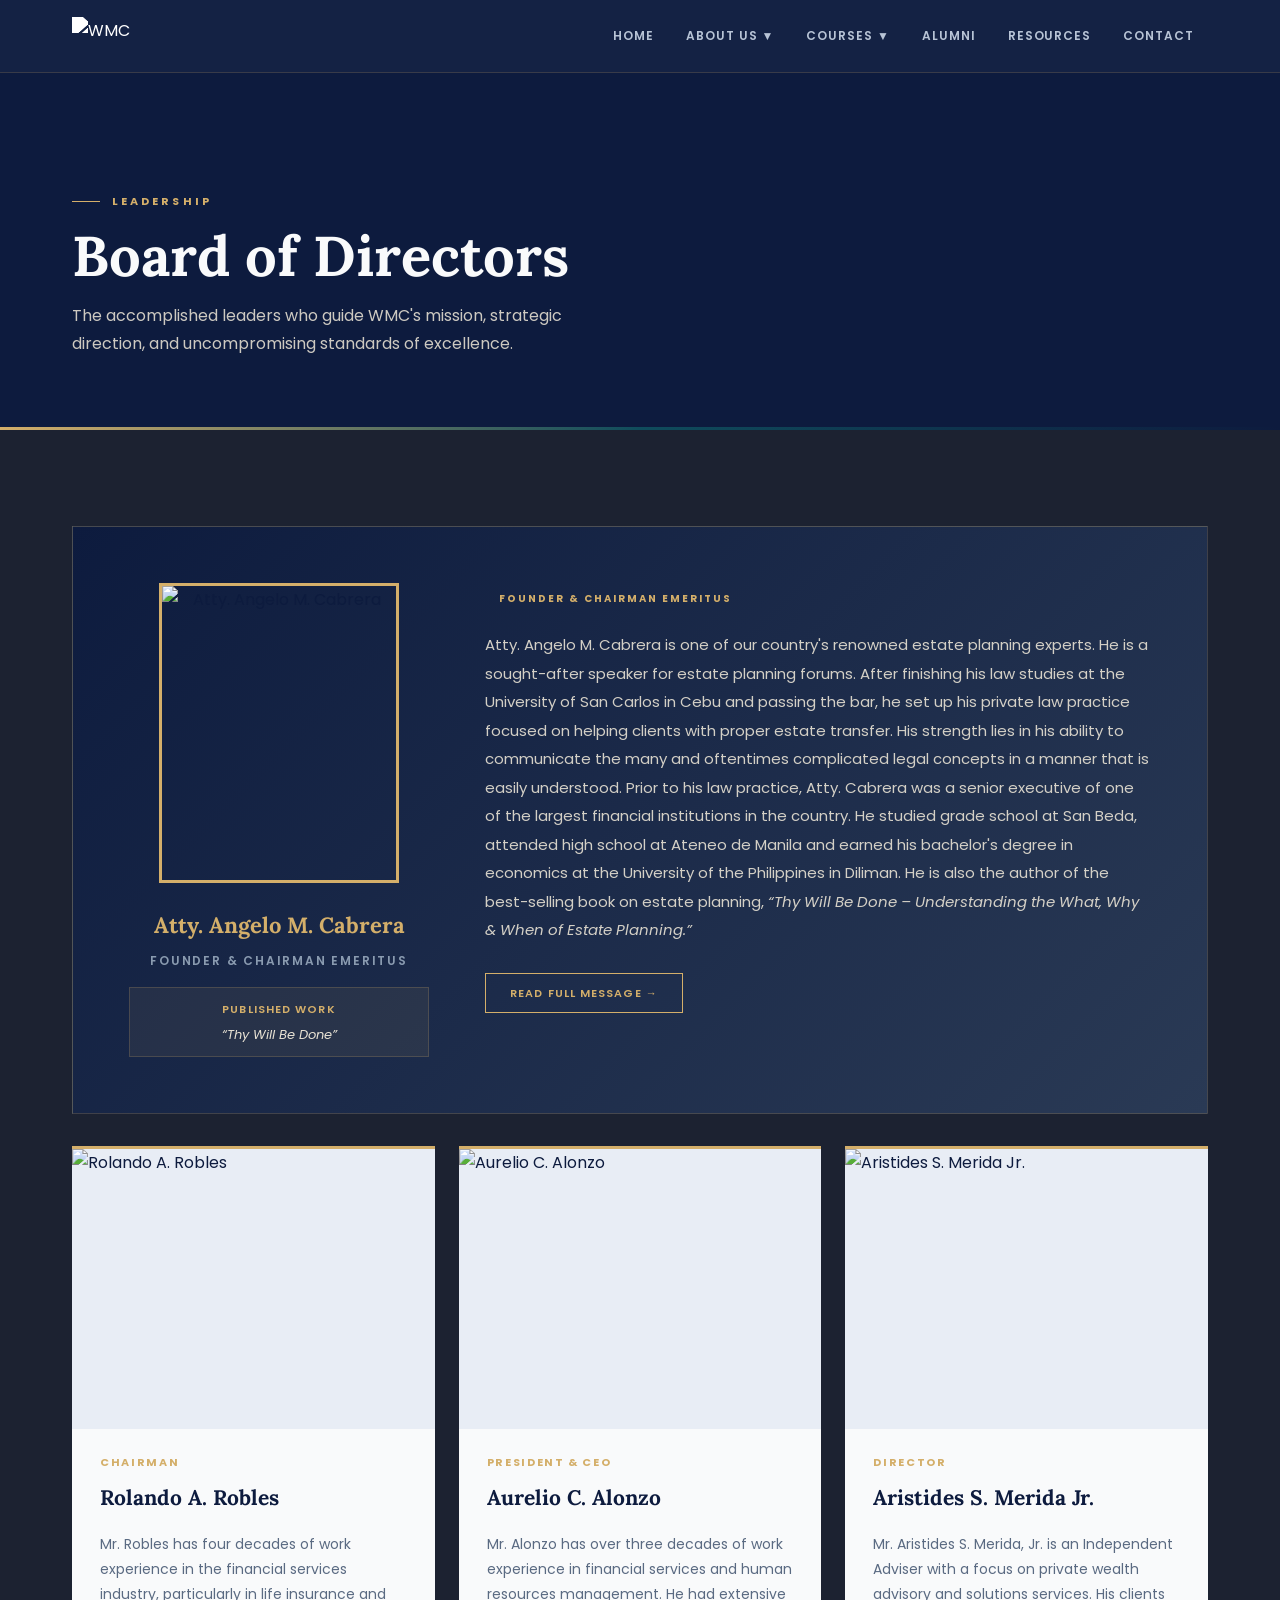
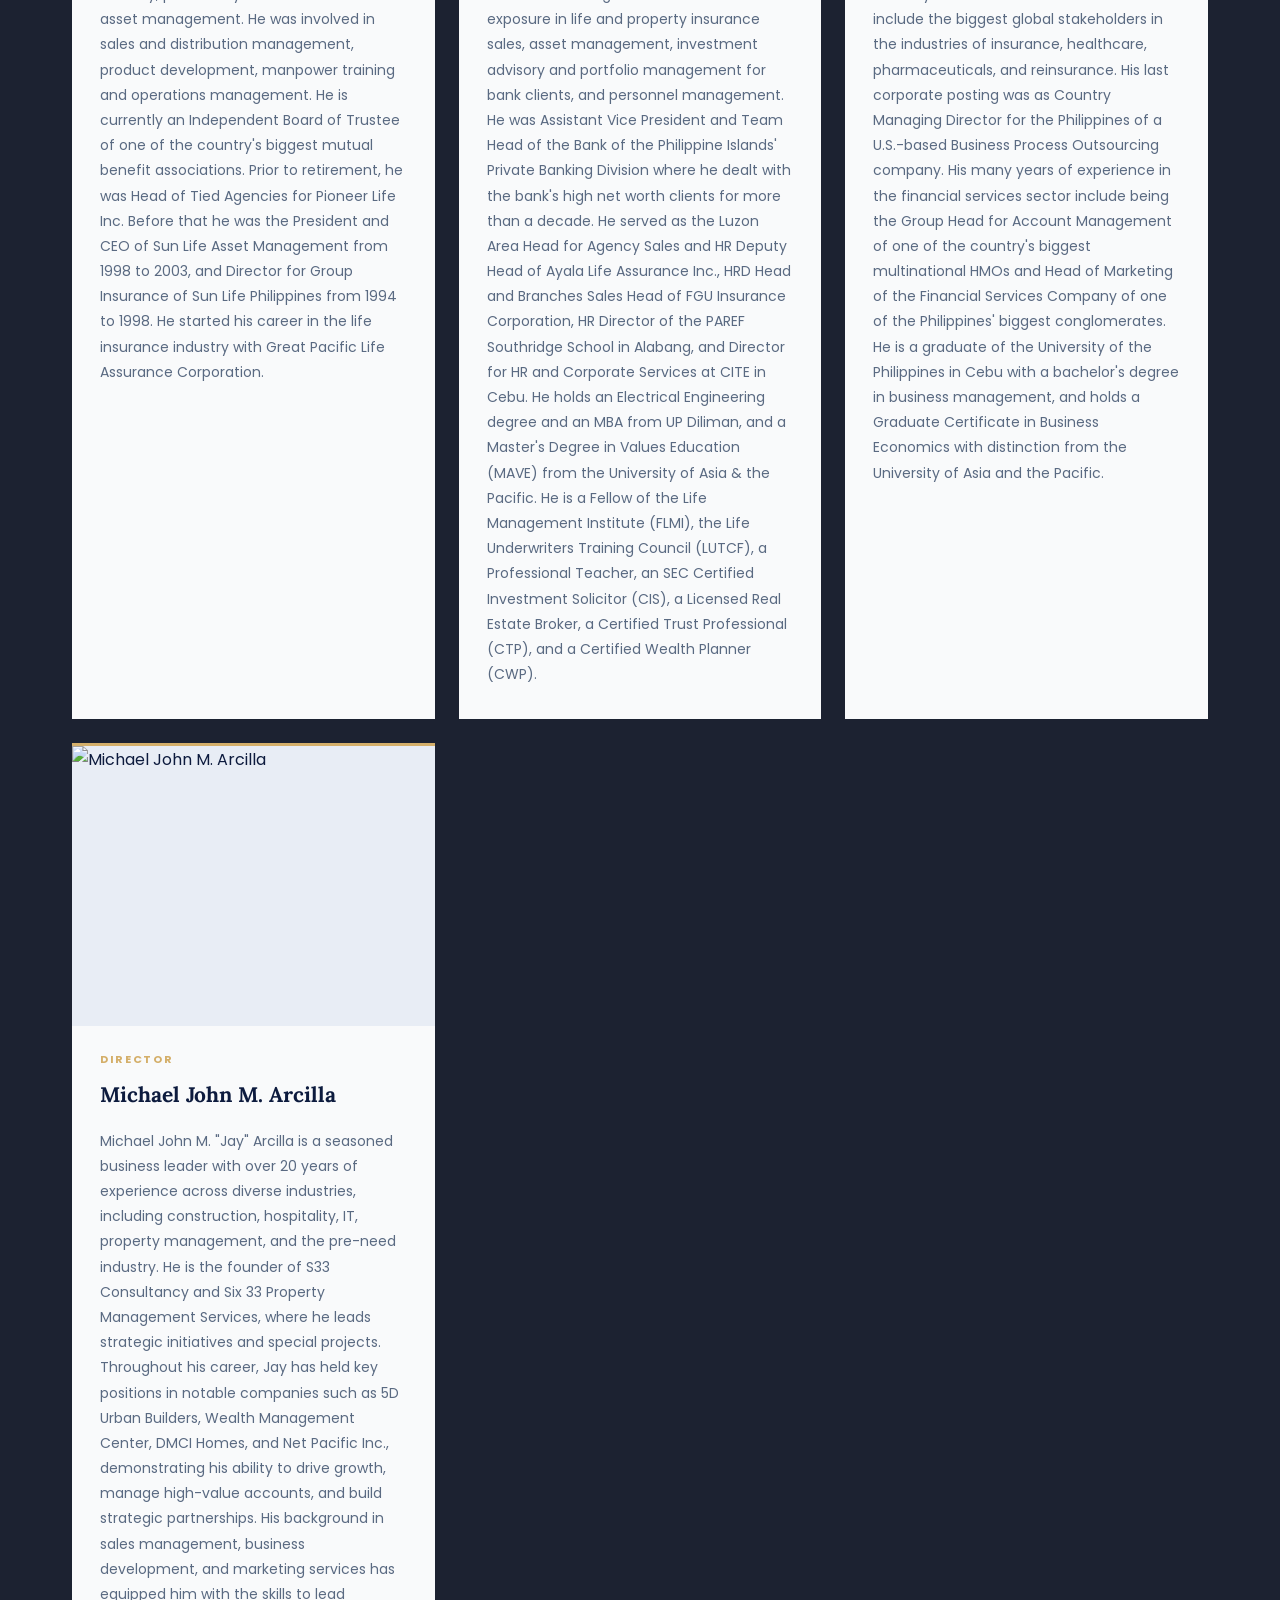
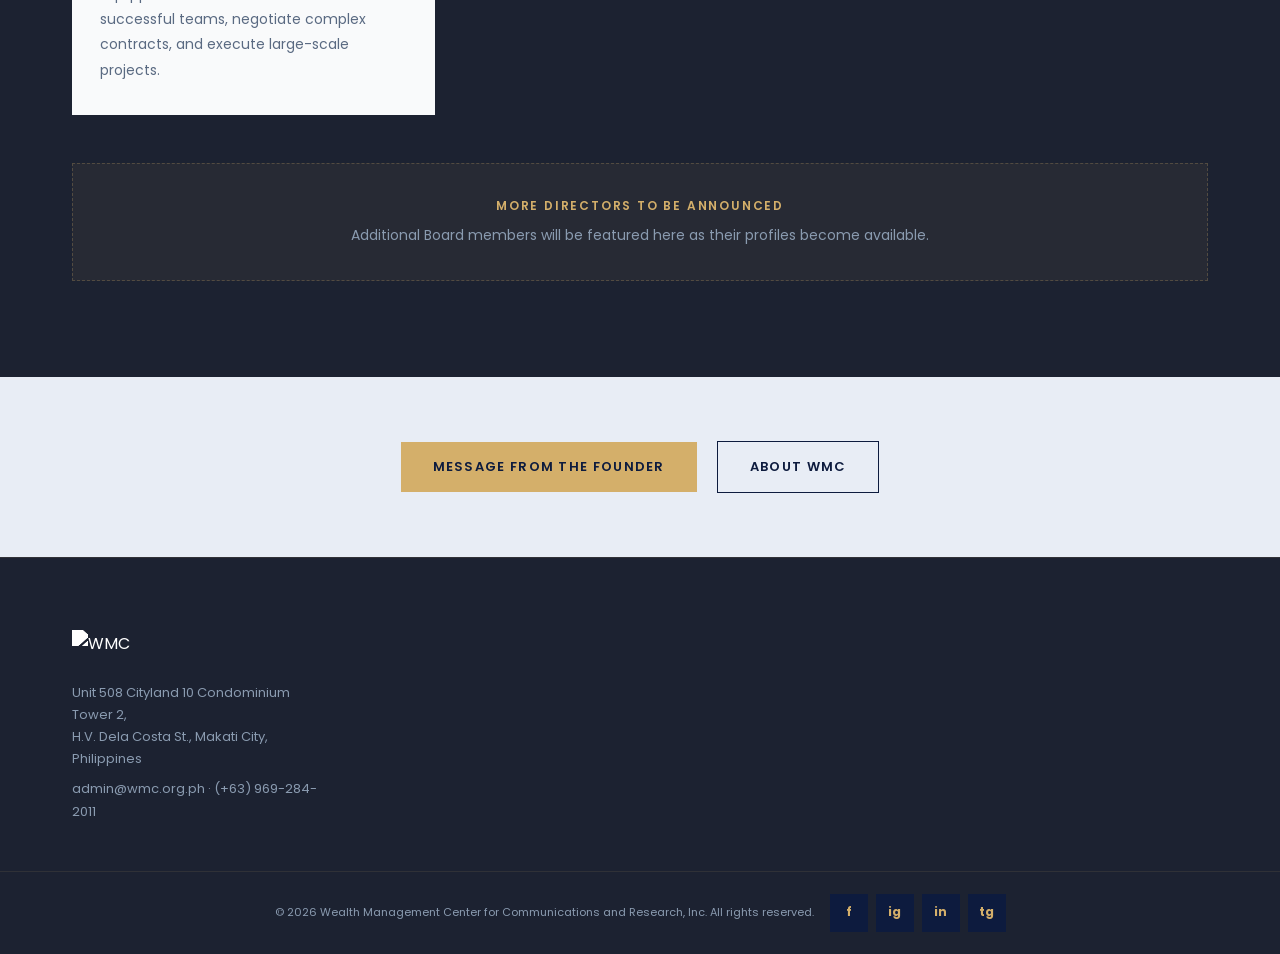
==== board.html @ 45b266d3 "Initial WMC website" ====
<!DOCTYPE html>
<html lang="en">
<head>
  <meta charset="UTF-8">
  <meta name="viewport" content="width=device-width, initial-scale=1.0">
  <title>Board of Directors &middot; Wealth Management Center</title>
  <link rel="stylesheet" href="css/style.css">
</head>
<body>
<nav class="nav" id="nav">
  <div class="nav__inner">
    <a href="index.html" class="nav__logo"><img src="https://wmc.org.ph/wp-content/uploads/2022/10/WMC_logohorizontal_blue-1-194x75.png" alt="WMC" style="filter:brightness(0) invert(1);"></a>
    <ul class="nav__menu" id="nav-menu">
      <li class="nav__item"><a href="index.html" class="nav__link">Home</a></li>
      <li class="nav__item"><a href="about.html" class="nav__link">About Us &#9660;</a>
        <div class="nav__dropdown">
          <a href="about.html">About WMC</a>
          <a href="founder.html">Message from the Founder</a>
          <a href="board.html">Board of Directors</a>
          <a href="partner.html">Our Industry Partner</a>
        </div>
      </li>
      <li class="nav__item"><a href="courses.html" class="nav__link">Courses &#9660;</a>
        <div class="nav__dropdown">
          <a href="cwp.html">Certified Wealth Planner (CWP)</a>
          <a href="cepp.html">Estate Planning (CEPP)</a>
          <a href="items.html">ITEMS Seminar</a>
        </div>
      </li>
      <li class="nav__item"><a href="alumni.html" class="nav__link">Alumni</a></li>
      <li class="nav__item"><a href="resources.html" class="nav__link">Resources</a></li>
      <li class="nav__item"><a href="contact.html" class="nav__link">Contact</a></li>
    </ul>
    <button class="nav__toggle" id="nav-toggle"><span></span><span></span><span></span></button>
  </div>
</nav>
<div class="page-content">

  <div class="page-hero">
    <div class="container">
      <div class="page-hero__eyebrow">Leadership</div>
      <h1 class="page-hero__title">Board of Directors</h1>
      <p class="page-hero__sub">The accomplished leaders who guide WMC&apos;s mission, strategic direction, and uncompromising standards of excellence.</p>
    </div>
  </div>

  <section style="padding:96px 0; background:var(--midnight);">
    <div class="container">

      <!-- Featured founder card + regular grid -->
      <div style="display:grid; grid-template-columns:repeat(3, 1fr); gap:24px;">
        
      <!-- FEATURED: Founder & Chairman Emeritus -->
      <div style="grid-column:1/-1; display:grid; grid-template-columns:300px 1fr; gap:56px; align-items:start; background:linear-gradient(135deg, var(--navy), var(--dark-tone)); border:1px solid rgba(212,175,106,0.25); padding:56px; margin-bottom:8px;">
        <div style="text-align:center;">
          <div style="width:240px; height:300px; margin:0 auto 24px; border:3px solid var(--champagne); overflow:hidden; position:relative;">
            <img src="https://i0.wp.com/wmc.org.ph/wp-content/uploads/2023/02/photo_6282809389475804455_y-e1681410686869.jpg?fit=840%2C976&ssl=1" alt="Atty. Angelo M. Cabrera" style="width:100%; height:100%; object-fit:cover; object-position:top;">
          </div>
          <h2 style="font-family:var(--font-display); font-size:22px; font-weight:700; color:var(--champagne); margin-bottom:6px;">Atty. Angelo M. Cabrera</h2>
          <p style="font-size:12px; font-weight:600; letter-spacing:0.15em; text-transform:uppercase; color:var(--muted);">Founder &amp; Chairman Emeritus</p>
          <div style="margin-top:16px; padding:12px; background:rgba(212,175,106,0.08); border:1px solid rgba(212,175,106,0.2);">
            <p style="font-size:11px; color:var(--champagne); font-weight:600; letter-spacing:0.1em; text-transform:uppercase;">Published Work</p>
            <p style="font-size:13px; color:var(--linen); font-style:italic; margin-top:6px; line-height:1.5;">&ldquo;Thy Will Be Done&rdquo;</p>
          </div>
        </div>
        <div>
          <div style="display:inline-block; background:var(--teal); color:var(--champagne); font-size:10px; font-weight:700; letter-spacing:0.2em; text-transform:uppercase; padding:4px 14px; margin-bottom:20px;">Founder &amp; Chairman Emeritus</div>
          <p style="font-size:15px; color:var(--linen); line-height:1.9; opacity:0.9;">Atty. Angelo M. Cabrera is one of our country's renowned estate planning experts. He is a sought-after speaker for estate planning forums. After finishing his law studies at the University of San Carlos in Cebu and passing the bar, he set up his private law practice focused on helping clients with proper estate transfer. His strength lies in his ability to communicate the many and oftentimes complicated legal concepts in a manner that is easily understood. Prior to his law practice, Atty. Cabrera was a senior executive of one of the largest financial institutions in the country. He studied grade school at San Beda, attended high school at Ateneo de Manila and earned his bachelor's degree in economics at the University of the Philippines in Diliman. He is also the author of the best-selling book on estate planning, <em>&ldquo;Thy Will Be Done &ndash; Understanding the What, Why &amp; When of Estate Planning.&rdquo;</em></p>
          <div style="margin-top:28px; display:flex; gap:12px;">
            <a href="founder.html" class="btn btn--outline btn--sm">Read Full Message &rarr;</a>
          </div>
        </div>
      </div>

      <div style="background:var(--white); border-top:3px solid var(--champagne); padding:0 0 32px 0; transition:all 0.3s;" class="fade-up">
        <div style="width:100%; height:280px; overflow:hidden; background:var(--light); margin-bottom:24px;">
          <img src="https://i0.wp.com/wmc.org.ph/wp-content/uploads/2023/02/photo_6282809389475804453_y-e1681410739863.jpg?fit=882%2C1026&ssl=1" alt="Rolando A. Robles" style="width:100%; height:100%; object-fit:cover; object-position:top;">
        </div>
        <div style="padding:0 28px 0;">
          <p style="font-size:11px; font-weight:700; letter-spacing:0.15em; text-transform:uppercase; color:var(--champagne); margin-bottom:8px;">Chairman</p>
          <h3 style="font-family:var(--font-display); font-size:21px; font-weight:700; color:var(--navy); margin-bottom:16px;">Rolando A. Robles</h3>
          <p style="font-size:14px; color:var(--steel); line-height:1.8;">Mr. Robles has four decades of work experience in the financial services industry, particularly in life insurance and asset management. He was involved in sales and distribution management, product development, manpower training and operations management. He is currently an Independent Board of Trustee of one of the country's biggest mutual benefit associations. Prior to retirement, he was Head of Tied Agencies for Pioneer Life Inc. Before that he was the President and CEO of Sun Life Asset Management from 1998 to 2003, and Director for Group Insurance of Sun Life Philippines from 1994 to 1998. He started his career in the life insurance industry with Great Pacific Life Assurance Corporation.</p>
        </div>
      </div>

      <div style="background:var(--white); border-top:3px solid var(--champagne); padding:0 0 32px 0; transition:all 0.3s;" class="fade-up">
        <div style="width:100%; height:280px; overflow:hidden; background:var(--light); margin-bottom:24px;">
          <img src="https://i0.wp.com/wmc.org.ph/wp-content/uploads/2023/02/photo_6282809389475804456_y-e1681410572794.jpg?fit=960%2C1113&ssl=1" alt="Aurelio C. Alonzo" style="width:100%; height:100%; object-fit:cover; object-position:top;">
        </div>
        <div style="padding:0 28px 0;">
          <p style="font-size:11px; font-weight:700; letter-spacing:0.15em; text-transform:uppercase; color:var(--champagne); margin-bottom:8px;">President &amp; CEO</p>
          <h3 style="font-family:var(--font-display); font-size:21px; font-weight:700; color:var(--navy); margin-bottom:16px;">Aurelio C. Alonzo</h3>
          <p style="font-size:14px; color:var(--steel); line-height:1.8;">Mr. Alonzo has over three decades of work experience in financial services and human resources management. He had extensive exposure in life and property insurance sales, asset management, investment advisory and portfolio management for bank clients, and personnel management. He was Assistant Vice President and Team Head of the Bank of the Philippine Islands' Private Banking Division where he dealt with the bank's high net worth clients for more than a decade. He served as the Luzon Area Head for Agency Sales and HR Deputy Head of Ayala Life Assurance Inc., HRD Head and Branches Sales Head of FGU Insurance Corporation, HR Director of the PAREF Southridge School in Alabang, and Director for HR and Corporate Services at CITE in Cebu. He holds an Electrical Engineering degree and an MBA from UP Diliman, and a Master's Degree in Values Education (MAVE) from the University of Asia &amp; the Pacific. He is a Fellow of the Life Management Institute (FLMI), the Life Underwriters Training Council (LUTCF), a Professional Teacher, an SEC Certified Investment Solicitor (CIS), a Licensed Real Estate Broker, a Certified Trust Professional (CTP), and a Certified Wealth Planner (CWP).</p>
        </div>
      </div>

      <div style="background:var(--white); border-top:3px solid var(--champagne); padding:0 0 32px 0; transition:all 0.3s;" class="fade-up">
        <div style="width:100%; height:280px; overflow:hidden; background:var(--light); margin-bottom:24px;">
          <img src="https://i0.wp.com/wmc.org.ph/wp-content/uploads/2023/02/photo_6282809389475804458_y-e1681410473942.jpg?fit=960%2C1113&ssl=1" alt="Aristides S. Merida Jr." style="width:100%; height:100%; object-fit:cover; object-position:top;">
        </div>
        <div style="padding:0 28px 0;">
          <p style="font-size:11px; font-weight:700; letter-spacing:0.15em; text-transform:uppercase; color:var(--champagne); margin-bottom:8px;">Director</p>
          <h3 style="font-family:var(--font-display); font-size:21px; font-weight:700; color:var(--navy); margin-bottom:16px;">Aristides S. Merida Jr.</h3>
          <p style="font-size:14px; color:var(--steel); line-height:1.8;">Mr. Aristides S. Merida, Jr. is an Independent Adviser with a focus on private wealth advisory and solutions services. His clients include the biggest global stakeholders in the industries of insurance, healthcare, pharmaceuticals, and reinsurance. His last corporate posting was as Country Managing Director for the Philippines of a U.S.-based Business Process Outsourcing company. His many years of experience in the financial services sector include being the Group Head for Account Management of one of the country's biggest multinational HMOs and Head of Marketing of the Financial Services Company of one of the Philippines' biggest conglomerates. He is a graduate of the University of the Philippines in Cebu with a bachelor's degree in business management, and holds a Graduate Certificate in Business Economics with distinction from the University of Asia and the Pacific.</p>
        </div>
      </div>

      <div style="background:var(--white); border-top:3px solid var(--champagne); padding:0 0 32px 0; transition:all 0.3s;" class="fade-up">
        <div style="width:100%; height:280px; overflow:hidden; background:var(--light); margin-bottom:24px;">
          <img src="https://i0.wp.com/wmc.org.ph/wp-content/uploads/2025/03/viber_image_2024-10-28_16-07-37-540.png?fit=500%2C508&ssl=1" alt="Michael John M. Arcilla" style="width:100%; height:100%; object-fit:cover; object-position:top;">
        </div>
        <div style="padding:0 28px 0;">
          <p style="font-size:11px; font-weight:700; letter-spacing:0.15em; text-transform:uppercase; color:var(--champagne); margin-bottom:8px;">Director</p>
          <h3 style="font-family:var(--font-display); font-size:21px; font-weight:700; color:var(--navy); margin-bottom:16px;">Michael John M. Arcilla</h3>
          <p style="font-size:14px; color:var(--steel); line-height:1.8;">Michael John M. "Jay" Arcilla is a seasoned business leader with over 20 years of experience across diverse industries, including construction, hospitality, IT, property management, and the pre-need industry. He is the founder of S33 Consultancy and Six 33 Property Management Services, where he leads strategic initiatives and special projects. Throughout his career, Jay has held key positions in notable companies such as 5D Urban Builders, Wealth Management Center, DMCI Homes, and Net Pacific Inc., demonstrating his ability to drive growth, manage high-value accounts, and build strategic partnerships. His background in sales management, business development, and marketing services has equipped him with the skills to lead successful teams, negotiate complex contracts, and execute large-scale projects.</p>
        </div>
      </div>
      </div>

      <!-- Placeholder notice for incoming BOD members -->
      <div style="margin-top:48px; padding:32px; background:rgba(212,175,106,0.06); border:1px dashed rgba(212,175,106,0.25); text-align:center;">
        <p style="font-size:12px; font-weight:600; letter-spacing:0.15em; text-transform:uppercase; color:var(--champagne); margin-bottom:8px;">More Directors to Be Announced</p>
        <p style="font-size:14px; color:var(--muted);">Additional Board members will be featured here as their profiles become available.</p>
      </div>

    </div>
  </section>

  <section style="padding:64px 0; background:var(--light); text-align:center;">
    <div class="container">
      <a href="founder.html" class="btn btn--primary">Message from the Founder</a>
      <a href="about.html" class="btn btn--ghost" style="margin-left:16px;">About WMC</a>
    </div>
  </section>

</div>
<footer class="footer">
  <div class="footer__main"><div class="container">
    <div style="max-width:380px;">
      <img src="https://wmc.org.ph/wp-content/uploads/2022/10/WMC_logohorizontal_blue-1-194x75.png" alt="WMC" class="footer__logo" style="filter:brightness(0) invert(1);">
      <p class="footer__desc" style="margin-top:16px;">Unit 508 Cityland 10 Condominium Tower 2,<br>H.V. Dela Costa St., Makati City, Philippines</p>
      <p class="footer__desc" style="margin-top:8px;">admin@wmc.org.ph &middot; (+63) 969-284-2011</p>
    </div>
  </div></div>
  <div class="footer__bottom"><div class="container" style="display:flex;justify-content:space-between;align-items:center;flex-wrap:wrap;gap:16px;">
    <p class="footer__copy">&copy; 2026 Wealth Management Center for Communications and Research, Inc. All rights reserved.</p>
    <div class="footer__social">
      <a href="https://www.facebook.com/WealthCenterOrg" target="_blank" class="social-link">f</a>
      <a href="https://instagram.com/wealthcenterorg" target="_blank" class="social-link">ig</a>
      <a href="https://www.linkedin.com/company/wealthcenterorg/" target="_blank" class="social-link">in</a>
      <a href="http://t.me/wealthmanagementcenter" target="_blank" class="social-link">tg</a>
    </div>
  </div></div>
</footer>
<script src="js/main.js"></script>
</body>
</html>
---- css/style.css ----
/* ============================================================
   WMC BRAND SYSTEM v3 — CSS
   Filipino Millennial FA Edition
   Lora (display) + Poppins (body)
   Color palette: New Professional Accents + existing brand
   ============================================================ */

@import url('https://fonts.googleapis.com/css2?family=Lora:ital,wght@0,400;0,500;0,600;0,700;1,400;1,600;1,700&family=Poppins:wght@300;400;500;600;700&display=swap');

/* ── CSS Variables ── */
:root {
  /* Core Navy + Gold */
  --navy:        #0D1B3E;
  --blue:        #1A3A6E;
  --bright:      #1E4FA8;
  --gold:        #C6A84B;
  --champagne:   #D4AF6A;
  --silver:      #B8C4D6;
  --white:       #F9FAFB;
  --light:       #E8EDF5;
  --steel:       #5A6A82;
  --dark-tone:   #2A3A55;
  --mid-blue:    #4A76C4;

  /* Deep Neutrals */
  --midnight:    #1C2231;
  --charcoal:    #2A2A35;
  --ivory:       #F2ECD8;
  --linen:       #E8E2D4;
  --muted:       #8A9BB0;

  /* Prestige */
  --cognac:      #7A3B1E;
  --burgundy:    #5C1A2E;

  /* Professional Accents (new palette from screenshot) */
  --deep-teal:   #0F4C5C;
  --forest:      #1A5744;
  --denim:       #2E5A8A;
  --powder:      #C8D8EA;
  --sage:        #D6E8DC;
  --muted-rose:  #C4A0A8;

  /* Typography */
  --font-display: 'Lora', Georgia, serif;
  --font-body:    'Poppins', Arial, sans-serif;

  /* Layout */
  --container:   1200px;
  --radius:      4px;
  --ease:        cubic-bezier(0.25, 0.46, 0.45, 0.94);
}

/* ── Reset ── */
*, *::before, *::after { box-sizing: border-box; margin: 0; padding: 0; }
html { scroll-behavior: smooth; }
body { font-family: var(--font-body); background: var(--white); color: var(--navy); line-height: 1.7; overflow-x: hidden; }
img { max-width: 100%; height: auto; display: block; }
a { text-decoration: none; color: inherit; }
ul { list-style: none; }

.container { max-width: var(--container); margin: 0 auto; padding: 0 32px; }

/* ── NAV ── */
.nav {
  position: fixed; top: 0; left: 0; right: 0; z-index: 1000;
  background: rgba(13,27,62,0.97);
  backdrop-filter: blur(12px);
  border-bottom: 1px solid rgba(212,175,106,0.2);
  transition: all 0.3s var(--ease);
}
.nav.scrolled { box-shadow: 0 4px 32px rgba(0,0,0,0.35); }
.nav__inner { display: flex; align-items: center; justify-content: space-between; height: 72px; max-width: var(--container); margin: 0 auto; padding: 0 32px; }
.nav__logo img { height: 38px; width: auto; }
.nav__menu { display: flex; align-items: center; gap: 4px; }
.nav__item { position: relative; }
.nav__link { display: block; padding: 8px 14px; font-family: var(--font-body); font-size: 12px; font-weight: 600; letter-spacing: 0.08em; text-transform: uppercase; color: var(--silver); transition: color 0.2s; }
.nav__link:hover, .nav__link.active { color: var(--champagne); }
.nav__dropdown { display: none; position: absolute; top: 100%; left: 0; min-width: 240px; background: var(--navy); border: 1px solid rgba(212,175,106,0.15); border-top: 2px solid var(--champagne); box-shadow: 0 16px 48px rgba(0,0,0,0.4); padding: 8px 0; }
.nav__item:hover .nav__dropdown { display: block; }
.nav__dropdown a { display: block; padding: 10px 20px; font-size: 13px; color: var(--silver); transition: all 0.2s; }
.nav__dropdown a:hover { color: var(--champagne); background: rgba(212,175,106,0.08); padding-left: 28px; }
.nav__toggle { display: none; flex-direction: column; gap: 5px; cursor: pointer; padding: 4px; background: none; border: none; }
.nav__toggle span { display: block; width: 24px; height: 2px; background: var(--champagne); transition: all 0.3s; }
.page-content { padding-top: 72px; }

/* ── BUTTONS ── */
.btn { display: inline-flex; align-items: center; gap: 8px; padding: 14px 32px; font-family: var(--font-body); font-size: 13px; font-weight: 600; letter-spacing: 0.1em; text-transform: uppercase; cursor: pointer; transition: all 0.25s var(--ease); border: none; text-decoration: none; }
.btn--primary { background: var(--champagne); color: var(--navy); }
.btn--primary:hover { background: var(--gold); transform: translateY(-2px); box-shadow: 0 8px 24px rgba(212,175,106,0.4); }
.btn--outline { background: transparent; color: var(--champagne); border: 1px solid var(--champagne); }
.btn--outline:hover { background: var(--champagne); color: var(--navy); transform: translateY(-2px); }
.btn--ghost { background: transparent; color: var(--navy); border: 1px solid var(--navy); }
.btn--ghost:hover { background: var(--navy); color: var(--champagne); }
.btn--teal { background: var(--deep-teal); color: var(--champagne); }
.btn--teal:hover { background: #0a3540; transform: translateY(-2px); }
.btn--sm { padding: 10px 24px; font-size: 11px; }
.btn--lg { padding: 18px 48px; font-size: 14px; }

/* ── SECTION HEADERS ── */
.section-eyebrow { font-family: var(--font-body); font-size: 11px; font-weight: 700; letter-spacing: 0.28em; text-transform: uppercase; color: var(--champagne); margin-bottom: 14px; display: flex; align-items: center; gap: 12px; }
.section-eyebrow--center { justify-content: center; }
.section-eyebrow::before, .section-eyebrow::after { content: ''; flex: 0 0 20px; height: 1px; background: var(--champagne); opacity: 0.5; }
.section-eyebrow:not(.section-eyebrow--center)::before { display: none; }
.section-title { font-family: var(--font-display); font-size: clamp(26px, 4vw, 44px); font-weight: 700; color: var(--navy); line-height: 1.15; margin-bottom: 18px; }
.section-title--light { color: var(--white); }
.section-title--ivory { color: var(--ivory); }
.section-title--champagne { color: var(--champagne); }
.section-sub { font-family: var(--font-body); font-size: 16px; color: var(--steel); max-width: 600px; line-height: 1.75; }
.section-sub--center { margin: 0 auto; text-align: center; }
.section-sub--light { color: var(--linen); opacity: 0.88; }

/* ── HERO ── */
.hero { position: relative; min-height: 100vh; display: flex; align-items: center; background: var(--navy); overflow: hidden; }
.hero__bg { position: absolute; inset: 0; background-image: url('WMC5.png'); background-size: cover; background-position: center 30%; opacity: 0.28; }
.hero__gradient { position: absolute; inset: 0; background: linear-gradient(120deg, rgba(13,27,62,0.96) 0%, rgba(13,27,62,0.75) 55%, rgba(15,76,92,0.35) 100%); }
.hero__accent-line { position: absolute; top: 0; left: 0; width: 3px; height: 100%; background: linear-gradient(180deg, transparent 0%, var(--champagne) 30%, var(--deep-teal) 70%, transparent 100%); }
.hero__content { position: relative; z-index: 2; max-width: 720px; }
.hero__eyebrow { font-family: var(--font-body); font-size: 11px; font-weight: 700; letter-spacing: 0.3em; text-transform: uppercase; color: var(--champagne); margin-bottom: 20px; display: flex; align-items: center; gap: 14px; }
.hero__eyebrow::before { content: ''; display: inline-block; width: 28px; height: 1px; background: var(--champagne); }
.hero__headline { font-family: var(--font-display); font-size: clamp(38px, 5.5vw, 68px); font-weight: 700; line-height: 1.1; color: var(--white); margin-bottom: 12px; }
.hero__headline em { font-style: italic; color: var(--champagne); }
.hero__sub { font-family: var(--font-body); font-size: 17px; font-weight: 300; color: var(--linen); max-width: 520px; margin-bottom: 40px; opacity: 0.92; line-height: 1.75; }
.hero__ctas { display: flex; gap: 14px; flex-wrap: wrap; margin-bottom: 56px; }
.hero__trust { display: flex; align-items: center; gap: 20px; padding-top: 32px; border-top: 1px solid rgba(212,175,106,0.2); }
.hero__trust-badge { text-align: center; }
.hero__trust-badge .num { font-family: var(--font-display); font-size: 26px; font-weight: 700; color: var(--champagne); }
.hero__trust-badge .lbl { font-size: 10px; font-weight: 600; letter-spacing: 0.15em; text-transform: uppercase; color: var(--muted); }
.hero__trust-sep { width: 1px; height: 40px; background: rgba(212,175,106,0.25); }
.hero__scroll { position: absolute; bottom: 28px; left: 50%; transform: translateX(-50%); display: flex; flex-direction: column; align-items: center; gap: 8px; z-index: 2; }
.hero__scroll span { font-size: 9px; letter-spacing: 0.25em; text-transform: uppercase; color: var(--muted); font-family: var(--font-body); }
.hero__scroll-line { width: 1px; height: 40px; background: linear-gradient(180deg, var(--champagne), transparent); animation: pulse 2s ease-in-out infinite; }
@keyframes pulse { 0%,100%{opacity:0.3} 50%{opacity:1} }

/* ── TRUST BAND (replaces plain IIAP strip) ── */
.trust-band { padding: 28px 0; background: var(--deep-teal); }
.trust-band__inner { display: flex; align-items: center; justify-content: center; gap: 40px; flex-wrap: wrap; }
.trust-item { display: flex; align-items: center; gap: 12px; }
.trust-item__dot { width: 6px; height: 6px; border-radius: 50%; background: var(--champagne); flex-shrink: 0; }
.trust-item__text { font-family: var(--font-body); font-size: 12px; font-weight: 600; letter-spacing: 0.1em; text-transform: uppercase; color: var(--linen); }

/* ── VALUE PILLARS ── */
.pillars { padding: 96px 0; background: var(--white); }
.pillars__grid { display: grid; grid-template-columns: repeat(3,1fr); gap: 2px; margin-top: 56px; }
.pillar { padding: 44px 36px; background: var(--light); position: relative; overflow: hidden; transition: all 0.35s var(--ease); cursor: default; }
.pillar::before { content: ''; position: absolute; top: 0; left: 0; width: 100%; height: 3px; background: linear-gradient(90deg, var(--champagne), var(--deep-teal)); transform: scaleX(0); transform-origin: left; transition: transform 0.4s var(--ease); }
.pillar:hover::before { transform: scaleX(1); }
.pillar:hover { background: var(--navy); }
.pillar:hover .pillar__num { color: rgba(212,175,106,0.12); }
.pillar:hover .pillar__title { color: var(--champagne); }
.pillar:hover .pillar__text { color: var(--linen); }
.pillar__num { font-family: var(--font-display); font-size: 72px; font-weight: 700; color: rgba(13,27,62,0.07); line-height: 1; margin-bottom: 4px; transition: color 0.3s; }
.pillar__title { font-family: var(--font-display); font-size: 21px; font-weight: 700; color: var(--navy); margin-bottom: 14px; transition: color 0.3s; }
.pillar__text { font-family: var(--font-body); font-size: 14px; color: var(--steel); line-height: 1.75; transition: color 0.3s; }

/* ── COURSES SECTION ── */
.courses { padding: 96px 0; background: var(--midnight); }
.courses__grid { display: grid; grid-template-columns: repeat(2,1fr); gap: 20px; margin-top: 48px; }
.course-card { background: var(--navy); border: 1px solid rgba(212,175,106,0.12); padding: 36px; position: relative; overflow: hidden; transition: all 0.3s var(--ease); display: flex; flex-direction: column; }
.course-card::after { content: ''; position: absolute; bottom: 0; left: 0; width: 100%; height: 3px; background: linear-gradient(90deg, var(--champagne), var(--deep-teal)); transform: scaleX(0); transform-origin: left; transition: transform 0.4s var(--ease); }
.course-card:hover { transform: translateY(-4px); border-color: rgba(212,175,106,0.35); }
.course-card:hover::after { transform: scaleX(1); }
.course-card__badge { display: inline-block; background: var(--deep-teal); color: var(--champagne); font-family: var(--font-body); font-size: 9px; font-weight: 700; letter-spacing: 0.2em; text-transform: uppercase; padding: 4px 10px; margin-bottom: 18px; align-self: flex-start; }
.course-card__title { font-family: var(--font-display); font-size: 24px; font-weight: 700; color: var(--champagne); margin-bottom: 6px; line-height: 1.2; }
.course-card__designation { font-family: var(--font-body); font-size: 11px; font-weight: 600; letter-spacing: 0.14em; color: var(--muted); text-transform: uppercase; margin-bottom: 18px; }
.course-card__desc { font-family: var(--font-body); font-size: 14px; color: var(--linen); opacity: 0.85; line-height: 1.75; flex: 1; margin-bottom: 28px; }
.course-card__footer { display: flex; align-items: center; justify-content: space-between; padding-top: 20px; border-top: 1px solid rgba(212,175,106,0.12); }
.course-card__fee { font-family: var(--font-display); font-size: 18px; font-weight: 700; color: var(--champagne); }
.course-card__fee span { font-family: var(--font-body); font-size: 11px; color: var(--muted); display: block; font-weight: 400; }
.course-card--featured { grid-column: 1/-1; flex-direction: row; gap: 48px; align-items: center; background: linear-gradient(135deg, var(--dark-tone), var(--navy)); border-color: rgba(212,175,106,0.25); }
.course-card--featured .course-card__body { flex: 1; }
.course-card--featured .course-card__image { flex: 0 0 200px; opacity: 0.7; }
.course-card--featured .course-card__title { font-size: 30px; }

/* ── STATS BAND ── */
.stats-band { padding: 72px 0; background: linear-gradient(135deg, var(--deep-teal), var(--navy)); }
.stats-band__grid { display: grid; grid-template-columns: repeat(4,1fr); text-align: center; }
.stat { padding: 28px; border-right: 1px solid rgba(212,175,106,0.15); }
.stat:last-child { border-right: none; }
.stat__num { font-family: var(--font-display); font-size: 48px; font-weight: 700; color: var(--champagne); line-height: 1; margin-bottom: 8px; }
.stat__label { font-family: var(--font-body); font-size: 11px; font-weight: 500; letter-spacing: 0.12em; text-transform: uppercase; color: var(--linen); opacity: 0.8; }

/* ── TESTIMONIALS ── */
.testimonials { padding: 96px 0; background: var(--ivory); }
.testimonials__grid { display: grid; grid-template-columns: repeat(3,1fr); gap: 20px; margin-top: 48px; }
.tcard { background: var(--white); padding: 32px; border-top: 3px solid var(--champagne); position: relative; transition: all 0.3s var(--ease); }
.tcard:hover { transform: translateY(-4px); box-shadow: 0 16px 40px rgba(13,27,62,0.1); }
.tcard__q { font-family: var(--font-display); font-size: 44px; color: var(--champagne); line-height: 1; margin-bottom: 12px; opacity: 0.55; }
.tcard__text { font-family: var(--font-display); font-size: 14px; font-style: italic; color: var(--dark-tone); line-height: 1.8; margin-bottom: 24px; }
.tcard__author { display: flex; align-items: center; gap: 14px; padding-top: 18px; border-top: 1px solid var(--light); }
.tcard__avatar { width: 52px; height: 52px; border-radius: 50%; object-fit: cover; border: 2px solid var(--champagne); flex-shrink: 0; }
.tcard__name { font-family: var(--font-body); font-weight: 700; font-size: 13px; color: var(--navy); margin-bottom: 2px; }
.tcard__role { font-family: var(--font-body); font-size: 11px; color: var(--champagne); font-weight: 600; }
.tcard.hidden { display: none; }
.testimonials__more { text-align: center; margin-top: 44px; display: flex; gap: 14px; justify-content: center; flex-wrap: wrap; }

/* ── GALLERY PAGE ── */
.gallery-section { padding: 96px 0; background: var(--navy); }
.gallery__year { font-family: var(--font-display); font-size: 13px; font-weight: 700; color: var(--champagne); letter-spacing: 0.2em; text-transform: uppercase; margin: 48px 0 16px; padding-bottom: 8px; border-bottom: 1px solid rgba(212,175,106,0.2); }
.gallery__year:first-of-type { margin-top: 0; }
.gallery__grid { display: grid; grid-template-columns: repeat(4,1fr); gap: 6px; }
.gallery__item { overflow: hidden; aspect-ratio: 4/3; position: relative; }
.gallery__item img { width: 100%; height: 100%; object-fit: cover; transition: transform 0.5s var(--ease), filter 0.3s; filter: brightness(0.85) saturate(0.9); cursor: pointer; }
.gallery__item:hover img { transform: scale(1.06); filter: brightness(1) saturate(1.1); }
/* Featured items */
.gallery__item--wide { grid-column: span 2; }
.gallery__item--tall { grid-row: span 2; }

/* ── GALLERY LIGHTBOX ── */
.lightbox { display: none; position: fixed; inset: 0; background: rgba(0,0,0,0.92); z-index: 9999; align-items: center; justify-content: center; }
.lightbox.active { display: flex; }
.lightbox__img { max-width: 90vw; max-height: 88vh; object-fit: contain; }
.lightbox__close { position: absolute; top: 20px; right: 24px; font-size: 32px; color: var(--champagne); cursor: pointer; line-height: 1; background: none; border: none; font-family: var(--font-body); }

/* ── ALUMNI LIST TABLE ── */
.alumni-list { padding: 96px 0; background: var(--white); }
.alumni-search-bar { display: flex; gap: 12px; margin-bottom: 32px; flex-wrap: wrap; align-items: center; }
.alumni-search-bar input { flex: 1; min-width: 240px; padding: 12px 18px; border: 1px solid var(--silver); font-family: var(--font-body); font-size: 14px; color: var(--navy); outline: none; background: var(--light); }
.alumni-search-bar input:focus { border-color: var(--champagne); background: var(--white); }
.alumni-filter-btns { display: flex; gap: 8px; flex-wrap: wrap; }
.filter-btn { padding: 8px 18px; font-family: var(--font-body); font-size: 11px; font-weight: 700; letter-spacing: 0.1em; text-transform: uppercase; border: 1px solid var(--silver); background: transparent; color: var(--steel); cursor: pointer; transition: all 0.2s; }
.filter-btn.active, .filter-btn:hover { background: var(--navy); color: var(--champagne); border-color: var(--navy); }
.alumni-count { font-family: var(--font-body); font-size: 13px; color: var(--steel); margin-bottom: 16px; }
.alumni-count span { font-weight: 700; color: var(--champagne); }
.alumni-table { width: 100%; border-collapse: collapse; }
.alumni-table th { font-family: var(--font-body); font-size: 10px; font-weight: 700; letter-spacing: 0.2em; text-transform: uppercase; color: var(--champagne); background: var(--navy); padding: 14px 20px; text-align: left; }
.alumni-table td { font-family: var(--font-body); font-size: 14px; color: var(--dark-tone); padding: 12px 20px; border-bottom: 1px solid var(--light); }
.alumni-table tr:hover td { background: var(--light); }
.desig-badge { display: inline-block; background: var(--light); color: var(--deep-teal); font-size: 10px; font-weight: 700; letter-spacing: 0.1em; padding: 3px 8px; margin: 1px; border: 1px solid var(--powder); }
.desig-badge--cwp { background: rgba(13,27,62,0.08); color: var(--navy); border-color: var(--silver); }
.desig-badge--crpp { background: rgba(15,76,92,0.1); color: var(--deep-teal); border-color: var(--deep-teal); }
.desig-badge--cepp { background: rgba(26,87,68,0.1); color: var(--forest); border-color: var(--forest); }
.desig-badge--awp { background: rgba(198,168,75,0.1); color: var(--antique-gold, #b08a3e); border-color: var(--champagne); }

/* ── CTA BAND ── */
.cta-band { padding: 96px 0; background: linear-gradient(135deg, var(--forest) 0%, var(--midnight) 60%, var(--deep-teal) 100%); text-align: center; position: relative; overflow: hidden; }
.cta-band::before { content: ''; position: absolute; inset: 0; background: url("data:image/svg+xml,%3Csvg width='60' height='60' xmlns='http://www.w3.org/2000/svg'%3E%3Ccircle cx='30' cy='30' r='29' fill='none' stroke='rgba(212,175,106,0.05)' stroke-width='1'/%3E%3C/svg%3E") center/60px; }
.cta-band__eyebrow { font-family: var(--font-body); font-size: 11px; font-weight: 700; letter-spacing: 0.28em; text-transform: uppercase; color: var(--champagne); opacity: 0.85; margin-bottom: 16px; }
.cta-band__title { font-family: var(--font-display); font-size: clamp(28px,5vw,50px); font-weight: 700; color: var(--white); line-height: 1.2; margin-bottom: 18px; }
.cta-band__sub { font-family: var(--font-body); font-size: 16px; color: var(--linen); opacity: 0.88; max-width: 500px; margin: 0 auto 44px; line-height: 1.75; }
.cta-band__actions { display: flex; gap: 14px; justify-content: center; flex-wrap: wrap; position: relative; z-index: 1; }

/* ── PAGE HERO ── */
.page-hero { padding: 120px 0 72px; background: var(--navy); position: relative; overflow: hidden; }
.page-hero::after { content: ''; position: absolute; bottom: 0; left: 0; width: 100%; height: 3px; background: linear-gradient(90deg, var(--champagne), var(--deep-teal), transparent); }
.page-hero__eyebrow { font-family: var(--font-body); font-size: 11px; font-weight: 700; letter-spacing: 0.28em; text-transform: uppercase; color: var(--champagne); margin-bottom: 14px; display: flex; align-items: center; gap: 12px; }
.page-hero__eyebrow::before { content: ''; width: 28px; height: 1px; background: var(--champagne); }
.page-hero__title { font-family: var(--font-display); font-size: clamp(32px,5vw,56px); font-weight: 700; color: var(--white); line-height: 1.1; margin-bottom: 16px; }
.page-hero__sub { font-family: var(--font-body); font-size: 16px; color: var(--linen); opacity: 0.88; max-width: 540px; line-height: 1.75; }

/* ── CONTACT ── */
.contact { padding: 96px 0; background: var(--white); }
.contact__grid { display: grid; grid-template-columns: 1fr 1fr; gap: 80px; }
.contact__detail { display: flex; gap: 18px; margin-bottom: 28px; align-items: flex-start; }
.contact__icon { width: 40px; height: 40px; background: var(--light); display: flex; align-items: center; justify-content: center; flex-shrink: 0; font-size: 16px; }
.contact__detail-text h4 { font-family: var(--font-body); font-size: 10px; font-weight: 700; letter-spacing: 0.15em; text-transform: uppercase; color: var(--champagne); margin-bottom: 4px; }
.contact__detail-text p { font-family: var(--font-body); font-size: 14px; color: var(--steel); }
.form-group { margin-bottom: 18px; }
.form-group label { display: block; font-family: var(--font-body); font-size: 10px; font-weight: 700; letter-spacing: 0.14em; text-transform: uppercase; color: var(--navy); margin-bottom: 7px; }
.form-group input, .form-group select, .form-group textarea { width: 100%; padding: 13px 16px; background: var(--light); border: 1px solid var(--silver); font-family: var(--font-body); font-size: 14px; color: var(--navy); outline: none; transition: border-color 0.2s; }
.form-group input:focus, .form-group select:focus, .form-group textarea:focus { border-color: var(--champagne); background: var(--white); }
.form-group textarea { min-height: 110px; resize: vertical; }
.social-row { display: flex; gap: 10px; margin-top: 28px; }
.social-link { width: 38px; height: 38px; background: var(--navy); color: var(--champagne); display: flex; align-items: center; justify-content: center; font-size: 12px; font-family: var(--font-body); font-weight: 700; transition: all 0.2s; }
.social-link:hover { background: var(--champagne); color: var(--navy); transform: translateY(-2px); }

/* ── FOOTER ── */
.footer { background: var(--midnight); border-top: 1px solid rgba(212,175,106,0.12); }
.footer__main { padding: 72px 0 48px; }
.footer__grid { display: grid; grid-template-columns: 2fr 1fr 1fr 1fr; gap: 48px; }
.footer__logo { height: 34px; width: auto; margin-bottom: 18px; }
.footer__tagline { font-family: var(--font-display); font-size: 13px; font-style: italic; color: var(--champagne); opacity: 0.8; line-height: 1.6; margin-bottom: 16px; max-width: 260px; }
.footer__desc { font-family: var(--font-body); font-size: 13px; color: var(--muted); line-height: 1.7; max-width: 260px; }
.footer__col-title { font-family: var(--font-body); font-size: 10px; font-weight: 700; letter-spacing: 0.22em; text-transform: uppercase; color: var(--champagne); margin-bottom: 22px; }
.footer__col ul li { margin-bottom: 9px; }
.footer__col ul li a { font-family: var(--font-body); font-size: 13px; color: var(--muted); transition: color 0.2s; }
.footer__col ul li a:hover { color: var(--champagne); }
.footer__bottom { border-top: 1px solid rgba(212,175,106,0.1); padding: 22px 0; display: flex; align-items: center; justify-content: space-between; }
.footer__copy { font-family: var(--font-body); font-size: 11px; color: var(--muted); }
.footer__social { display: flex; gap: 8px; }

/* ── COURSE LEADER CARDS ── */
.leader-card { display: grid; grid-template-columns: 180px 1fr; gap: 40px; align-items: start; padding: 44px; background: rgba(212,175,106,0.05); border: 1px solid rgba(212,175,106,0.14); margin-bottom: 24px; }
.leader-card__photo { width: 160px; height: 200px; object-fit: cover; object-position: top; border: 2px solid var(--champagne); }
.leader-card__photo--placeholder { width: 160px; height: 200px; background: var(--dark-tone); display: flex; align-items: center; justify-content: center; }
.leader-card__initials { font-family: var(--font-display); font-size: 52px; color: var(--champagne); font-weight: 700; }
.leader-card__tag { display: inline-block; background: var(--deep-teal); color: var(--champagne); font-family: var(--font-body); font-size: 9px; font-weight: 700; letter-spacing: 0.2em; text-transform: uppercase; padding: 4px 12px; margin-bottom: 14px; }
.leader-card__name { font-family: var(--font-display); font-size: 22px; font-weight: 700; color: var(--ivory); margin-bottom: 4px; }
.leader-card__module { font-family: var(--font-body); font-size: 11px; font-weight: 600; letter-spacing: 0.14em; text-transform: uppercase; color: var(--champagne); margin-bottom: 16px; }
.leader-card__bio { font-family: var(--font-body); font-size: 14px; color: var(--linen); line-height: 1.8; opacity: 0.9; }

/* ── FADE-UP ANIMATION ── */
.fade-up { opacity: 0; transform: translateY(24px); transition: opacity 0.65s var(--ease), transform 0.65s var(--ease); }
.fade-up.visible { opacity: 1; transform: translateY(0); }
.fade-up:nth-child(2) { transition-delay: 0.08s; }
.fade-up:nth-child(3) { transition-delay: 0.16s; }
.fade-up:nth-child(4) { transition-delay: 0.24s; }

/* ── MISSION ── */
.mission { padding: 96px 0; background: var(--midnight); position: relative; overflow: hidden; }
.mission::before { content: ''; position: absolute; top: -80px; right: -80px; width: 400px; height: 400px; border-radius: 50%; background: radial-gradient(circle, rgba(15,76,92,0.25) 0%, transparent 70%); }
.mission__grid { display: grid; grid-template-columns: 1fr 1fr; gap: 72px; align-items: center; }
.mission__card { padding: 24px; background: rgba(212,175,106,0.05); border-left: 3px solid var(--champagne); margin-bottom: 20px; }
.mission__card-title { font-family: var(--font-display); font-size: 17px; font-weight: 700; color: var(--champagne); margin-bottom: 8px; }
.mission__card-text { font-family: var(--font-body); font-size: 14px; color: var(--linen); line-height: 1.75; opacity: 0.88; }
.mission__image { width: 100%; border: 1px solid rgba(212,175,106,0.18); }
.mission__image-wrap { position: relative; }
.mission__image-deco { position: absolute; bottom: -14px; right: -14px; width: 80%; height: 80%; border: 1px solid rgba(212,175,106,0.18); z-index: -1; }

/* ── RESPONSIVE ── */
@media (max-width: 1024px) {
  .courses__grid { grid-template-columns: 1fr; }
  .course-card--featured { flex-direction: column; }
  .stats-band__grid { grid-template-columns: repeat(2,1fr); }
  .testimonials__grid { grid-template-columns: repeat(2,1fr); }
  .footer__grid { grid-template-columns: 1fr 1fr; gap: 32px; }
  .mission__grid { grid-template-columns: 1fr; }
  .contact__grid { grid-template-columns: 1fr; }
  .gallery__grid { grid-template-columns: repeat(3,1fr); }
}
@media (max-width: 768px) {
  .container { padding: 0 20px; }
  .nav__menu { display: none; }
  .nav__menu.open { display: flex; flex-direction: column; position: fixed; top: 72px; left: 0; right: 0; bottom: 0; background: var(--navy); padding: 28px; gap: 4px; overflow-y: auto; }
  .nav__link { font-size: 15px; padding: 12px 0; }
  .nav__dropdown { display: none !important; position: static; border: none; background: rgba(255,255,255,0.05); box-shadow: none; padding-left: 16px; }
  .nav__item.open .nav__dropdown { display: block !important; }
  .nav__toggle { display: flex; }
  .pillars__grid { grid-template-columns: 1fr; }
  .stats-band__grid { grid-template-columns: repeat(2,1fr); }
  .testimonials__grid { grid-template-columns: 1fr; }
  .gallery__grid { grid-template-columns: repeat(2,1fr); }
  .footer__grid { grid-template-columns: 1fr; }
  .hero__ctas { flex-direction: column; align-items: flex-start; }
  .trust-band__inner { gap: 16px; }
  .hero__trust { flex-direction: column; align-items: flex-start; gap: 12px; }
  .leader-card { grid-template-columns: 1fr; }
  .alumni-search-bar { flex-direction: column; }
  .alumni-filter-btns { gap: 6px; }
}

/* ── HERO SPLIT LAYOUT ──────────────────────────────────── */
.hero {
  background: var(--navy);
  min-height: 100vh;
  display: flex;
  align-items: center;
  position: relative;
  overflow: hidden;
}

/* Subtle diagonal gradient overlay for depth */
.hero::before {
  content: '';
  position: absolute;
  inset: 0;
  background: linear-gradient(135deg,
    rgba(13,27,62,1) 0%,
    rgba(13,27,62,0.97) 45%,
    rgba(15,76,92,0.15) 100%);
  z-index: 1;
  pointer-events: none;
}

.hero__split {
  display: grid;
  grid-template-columns: 1fr 1fr;
  gap: 64px;
  align-items: center;
  min-height: 100vh;
  padding: 120px 0 80px;
}

/* Left column */
.hero__text {
  position: relative;
  z-index: 2;
}

/* Right column: photo */
.hero__photo-wrap {
  position: relative;
  z-index: 2;
}

.hero__photo-frame {
  position: relative;
  border: 2px solid rgba(212,175,106,0.35);
  overflow: hidden;
  line-height: 0;
}

.hero__photo-frame::before {
  content: '';
  position: absolute;
  inset: 0;
  background: linear-gradient(
    to bottom,
    transparent 60%,
    rgba(13,27,62,0.55) 100%
  );
  z-index: 1;
  pointer-events: none;
}

.hero__photo-img {
  width: 100%;
  height: 460px;
  object-fit: cover;
  object-position: center 30%;
  display: block;
  filter: brightness(0.92) saturate(0.95);
}

/* Gold corner accent */
.hero__photo-frame::after {
  content: '';
  position: absolute;
  top: -2px; right: -2px;
  width: 40px; height: 40px;
  border-top: 3px solid var(--champagne);
  border-right: 3px solid var(--champagne);
}

/* Badge below photo */
.hero__photo-badge {
  background: var(--deep-teal);
  padding: 14px 24px;
  display: flex;
  align-items: center;
  justify-content: space-between;
  margin-top: 0;
}

.hero__photo-badge-label {
  font-family: var(--font-body);
  font-size: 10px;
  font-weight: 700;
  letter-spacing: 0.22em;
  text-transform: uppercase;
  color: var(--champagne);
}

.hero__photo-badge-text {
  font-family: var(--font-body);
  font-size: 12px;
  font-weight: 600;
  letter-spacing: 0.1em;
  color: var(--linen);
}

/* Override old hero background styles */
.hero__bg, .hero__gradient { display: none; }

/* Responsive: stack on tablet/mobile */
@media (max-width: 960px) {
  .hero__split {
    grid-template-columns: 1fr;
    gap: 40px;
    padding: 100px 0 64px;
  }
  .hero__photo-wrap { order: -1; }
  .hero__photo-img { height: 300px; }
  .hero__photo-badge { flex-direction: column; gap: 4px; text-align: center; }
}

@media (max-width: 600px) {
  .hero__photo-img { height: 220px; }
  .hero__split { padding: 90px 0 48px; gap: 28px; }
}

/* ── RESOURCE CARDS ── */
.resource-card { background:var(--white); border-top:3px solid var(--champagne); overflow:hidden; transition:all 0.3s var(--ease); }
.resource-card:hover { transform:translateY(-4px); box-shadow:0 16px 48px rgba(13,27,62,0.12); }
.resource-card__body { padding:28px; }
.resource-card__cat { display:inline-block; background:var(--light); font-family:var(--font-body); font-size:10px; font-weight:700; letter-spacing:0.15em; text-transform:uppercase; color:var(--teal,#0F4C5C); padding:4px 10px; margin-bottom:14px; }
.resource-card__title { font-family:var(--font-display); font-size:17px; font-weight:700; color:var(--navy); margin-bottom:10px; line-height:1.35; }
.resource-card__desc { font-family:var(--font-body); font-size:14px; color:var(--steel); line-height:1.75; margin-bottom:20px; }
.resource-card__footer { display:flex; align-items:center; justify-content:space-between; padding-top:16px; border-top:1px solid var(--light); }
.resource-card__date { font-family:var(--font-body); font-size:12px; color:var(--muted); }
.resource-card__link { font-family:var(--font-body); font-size:12px; font-weight:700; letter-spacing:0.1em; text-transform:uppercase; color:var(--deep-teal); display:flex; align-items:center; gap:6px; transition:gap 0.2s; }
.resource-card__link:hover { gap:12px; }

/* ── HERO v7 SPLIT (text left / photo right) ─────────────── */
@media (max-width: 900px) {
  /* Stack vertically on tablet/mobile */
  section.hero-split-left,
  section[style*="flex:0 0 58%"] {
    flex-direction: column !important;
  }
}
/* Responsive: collapse side-by-side to stacked on small screens */
@media (max-width: 860px) {
  /* The hero uses inline flex — override via a media query on the section */
  .page-content > section:first-child {
    flex-direction: column !important;
    min-height: auto !important;
  }
  .page-content > section:first-child > div:first-of-type {
    flex: none !important;
    padding: 96px 20px 48px !important;
  }
  .page-content > section:first-child > div:last-of-type {
    flex: none !important;
    min-height: 300px !important;
    position: relative !important;
  }
  .page-content > section:first-child > div:last-of-type img {
    position: relative !important;
    width: 100% !important;
    height: 300px !important;
  }
}
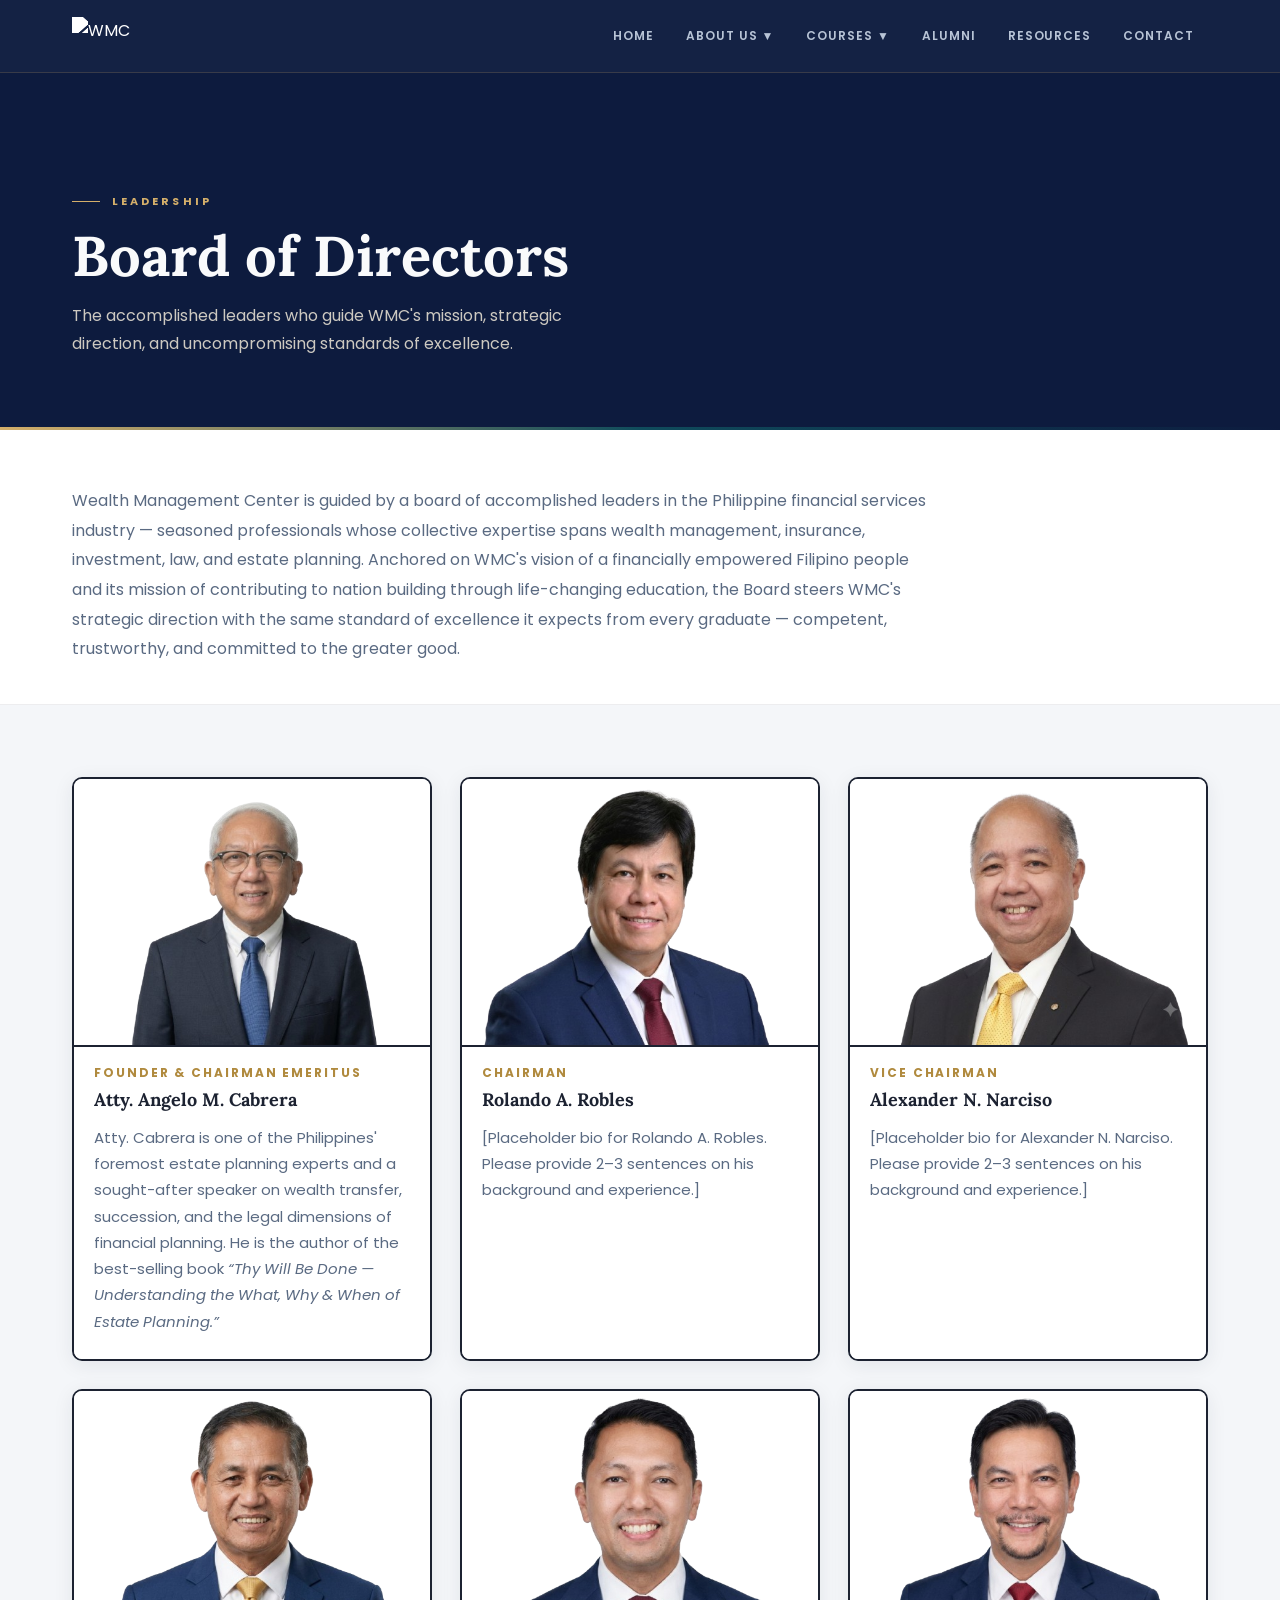
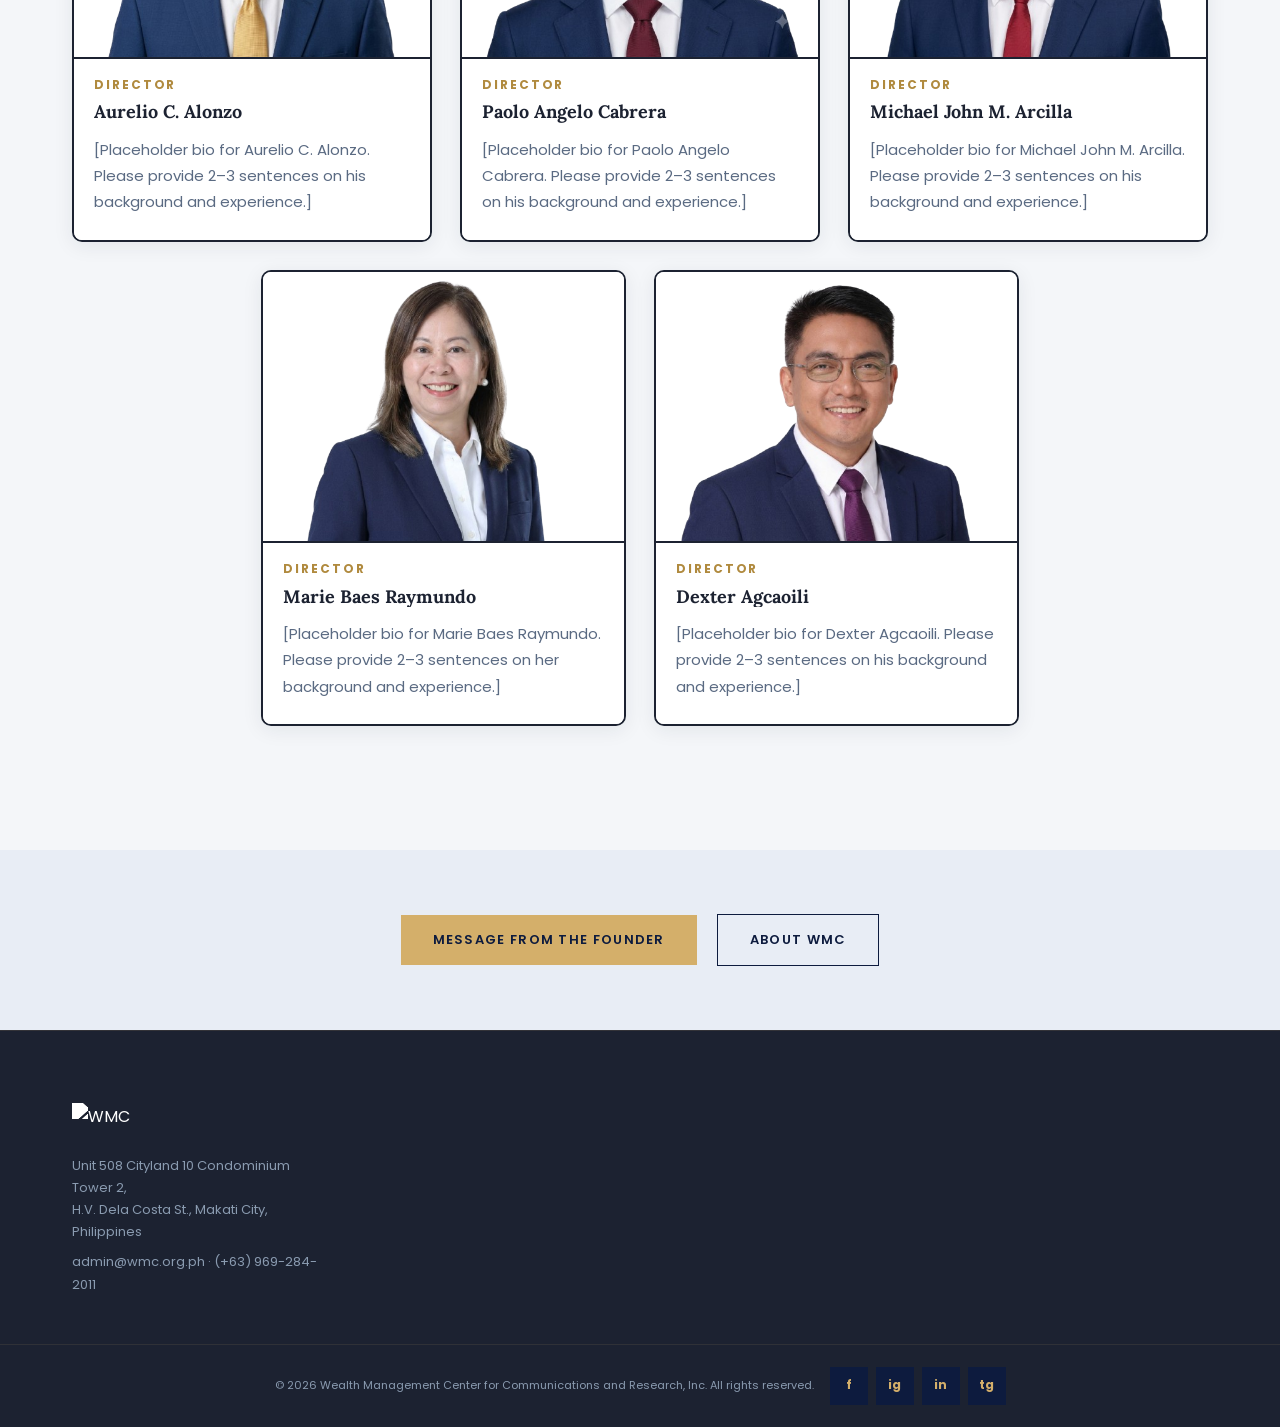
==== commit 2107a08d: "Update: new hero, mobile nav fix, BOD page with image files, style fixes" ====
--- a/board.html
+++ b/board.html
@@ -5,6 +5,132 @@
   <meta name="viewport" content="width=device-width, initial-scale=1.0">
   <title>Board of Directors &middot; Wealth Management Center</title>
   <link rel="stylesheet" href="css/style.css">
+  <script src="https://identity.netlify.com/v1/netlify-identity-widget.js"></script>
+
+  <style>
+    /* ── BOD INTRO ── */
+    .bod-intro {
+      background: #ffffff;
+      padding: 56px 0 40px;
+      border-bottom: 1px solid rgba(28,34,49,0.08);
+    }
+    .bod-intro__text {
+      font-family: var(--font-body);
+      font-size: 16px;
+      line-height: 1.85;
+      color: var(--steel);
+      max-width: 860px;
+    }
+
+    /* ── BOD SECTION ── */
+    .bod-section {
+      background: #f4f6f9;
+      padding: 72px 0 96px;
+    }
+
+    /* ── BOD GRID ── */
+    .bod-grid {
+      display: grid;
+      grid-template-columns: repeat(3, 1fr);
+      gap: 28px;
+      margin-bottom: 28px;
+    }
+    .bod-grid--centered {
+      grid-template-columns: repeat(3, 1fr);
+      /* Put 2 cards in columns 1 and 2, leave col 3 empty via justify */
+    }
+    .bod-grid--centered {
+      display: flex;
+      justify-content: center;
+      gap: 28px;
+    }
+    .bod-grid--centered .bod-card {
+      flex: 0 0 calc(33.333% - 14px);
+      max-width: calc(33.333% - 14px);
+    }
+
+    /* ── BOD CARD ── */
+    .bod-card {
+      background: #ffffff;
+      border-radius: 10px;
+      border: 2px solid #1C2231;
+      overflow: hidden;
+      display: flex;
+      flex-direction: column;
+      box-shadow: 0 4px 20px rgba(28,34,49,0.08);
+      transition: transform 0.25s ease, box-shadow 0.25s ease;
+    }
+    .bod-card:hover {
+      transform: translateY(-4px);
+      box-shadow: 0 12px 36px rgba(28,34,49,0.14);
+    }
+
+    /* Photo area — natural landscape ratio, no clipping */
+    .bod-card__photo-wrap {
+      width: 100%;
+      /* 578x432 = 0.747 ratio — use padding-top trick to preserve aspect ratio */
+      aspect-ratio: 578 / 432;
+      background: #ffffff;
+      position: relative;
+      overflow: hidden;
+    }
+    .bod-card__photo {
+      position: absolute;
+      top: 0; left: 0;
+      width: 100%;
+      height: 100%;
+      object-fit: contain;
+      object-position: center bottom;
+      display: block;
+    }
+
+    /* Info area */
+    .bod-card__info {
+      padding: 16px 20px 24px;
+      border-top: 2px solid #1C2231;
+      background: #ffffff;
+      flex: 1;
+    }
+    .bod-card__title {
+      font-family: var(--font-body);
+      font-size: 12px;
+      font-weight: 700;
+      letter-spacing: 0.16em;
+      text-transform: uppercase;
+      color: #B08A3E;
+      margin: 0 0 6px 0;
+    }
+    .bod-card__name {
+      font-family: var(--font-display);
+      font-size: 18px;
+      font-weight: 700;
+      color: #1C2231;
+      margin-bottom: 14px;
+      line-height: 1.2;
+      white-space: nowrap;
+      overflow: hidden;
+      text-overflow: ellipsis;
+    }
+    .bod-card__bio {
+      font-family: var(--font-body);
+      font-size: 15px;
+      color: var(--steel);
+      line-height: 1.75;
+    }
+
+    /* ── RESPONSIVE ── */
+    @media (max-width: 1024px) {
+      .bod-grid { grid-template-columns: repeat(2, 1fr); }
+      .bod-grid--centered { justify-content: flex-start; }
+      .bod-grid--centered .bod-card { flex: 0 0 calc(50% - 14px); max-width: calc(50% - 14px); }
+    }
+    @media (max-width: 640px) {
+      .bod-grid { grid-template-columns: 1fr; }
+      .bod-grid--centered { flex-direction: column; }
+      .bod-grid--centered .bod-card { flex: none; max-width: 100%; }
+      /* photo-wrap uses aspect-ratio on mobile — no height override needed */
+    }
+  </style>
 </head>
 <body>
 <nav class="nav" id="nav">
@@ -35,7 +161,7 @@
   </div>
 </nav>
 <div class="page-content">
-
+  <!-- ══ PAGE HERO ══ -->
   <div class="page-hero">
     <div class="container">
       <div class="page-hero__eyebrow">Leadership</div>
@@ -44,88 +170,121 @@
     </div>
   </div>
 
-  <section style="padding:96px 0; background:var(--midnight);">
+  <!-- ══ BOD INTRO ══ -->
+  <section class="bod-intro">
     <div class="container">
-
-      <!-- Featured founder card + regular grid -->
-      <div style="display:grid; grid-template-columns:repeat(3, 1fr); gap:24px;">
-        
-      <!-- FEATURED: Founder & Chairman Emeritus -->
-      <div style="grid-column:1/-1; display:grid; grid-template-columns:300px 1fr; gap:56px; align-items:start; background:linear-gradient(135deg, var(--navy), var(--dark-tone)); border:1px solid rgba(212,175,106,0.25); padding:56px; margin-bottom:8px;">
-        <div style="text-align:center;">
-          <div style="width:240px; height:300px; margin:0 auto 24px; border:3px solid var(--champagne); overflow:hidden; position:relative;">
-            <img src="https://i0.wp.com/wmc.org.ph/wp-content/uploads/2023/02/photo_6282809389475804455_y-e1681410686869.jpg?fit=840%2C976&ssl=1" alt="Atty. Angelo M. Cabrera" style="width:100%; height:100%; object-fit:cover; object-position:top;">
-          </div>
-          <h2 style="font-family:var(--font-display); font-size:22px; font-weight:700; color:var(--champagne); margin-bottom:6px;">Atty. Angelo M. Cabrera</h2>
-          <p style="font-size:12px; font-weight:600; letter-spacing:0.15em; text-transform:uppercase; color:var(--muted);">Founder &amp; Chairman Emeritus</p>
-          <div style="margin-top:16px; padding:12px; background:rgba(212,175,106,0.08); border:1px solid rgba(212,175,106,0.2);">
-            <p style="font-size:11px; color:var(--champagne); font-weight:600; letter-spacing:0.1em; text-transform:uppercase;">Published Work</p>
-            <p style="font-size:13px; color:var(--linen); font-style:italic; margin-top:6px; line-height:1.5;">&ldquo;Thy Will Be Done&rdquo;</p>
-          </div>
-        </div>
-        <div>
-          <div style="display:inline-block; background:var(--teal); color:var(--champagne); font-size:10px; font-weight:700; letter-spacing:0.2em; text-transform:uppercase; padding:4px 14px; margin-bottom:20px;">Founder &amp; Chairman Emeritus</div>
-          <p style="font-size:15px; color:var(--linen); line-height:1.9; opacity:0.9;">Atty. Angelo M. Cabrera is one of our country's renowned estate planning experts. He is a sought-after speaker for estate planning forums. After finishing his law studies at the University of San Carlos in Cebu and passing the bar, he set up his private law practice focused on helping clients with proper estate transfer. His strength lies in his ability to communicate the many and oftentimes complicated legal concepts in a manner that is easily understood. Prior to his law practice, Atty. Cabrera was a senior executive of one of the largest financial institutions in the country. He studied grade school at San Beda, attended high school at Ateneo de Manila and earned his bachelor's degree in economics at the University of the Philippines in Diliman. He is also the author of the best-selling book on estate planning, <em>&ldquo;Thy Will Be Done &ndash; Understanding the What, Why &amp; When of Estate Planning.&rdquo;</em></p>
-          <div style="margin-top:28px; display:flex; gap:12px;">
-            <a href="founder.html" class="btn btn--outline btn--sm">Read Full Message &rarr;</a>
+      <p class="bod-intro__text">Wealth Management Center is guided by a board of accomplished leaders in the Philippine financial services industry &mdash; seasoned professionals whose collective expertise spans wealth management, insurance, investment, law, and estate planning. Anchored on WMC&apos;s vision of a financially empowered Filipino people and its mission of contributing to nation building through life-changing education, the Board steers WMC&apos;s strategic direction with the same standard of excellence it expects from every graduate &mdash; competent, trustworthy, and committed to the greater good.</p>
+    </div>
+  </section>
+
+  <!-- ══ BOD GRID ══ -->
+  <section class="bod-section">
+    <div class="container">
+
+      <!-- Row 1: Cabrera, Robles, Narciso -->
+      <div class="bod-grid">
+        
+        <div class="bod-card fade-up">
+          <div class="bod-card__photo-wrap">
+            <img src="images/bod/atty_cab.png" alt="Atty. Angelo M. Cabrera" class="bod-card__photo">
+          </div>
+          <div class="bod-card__info">
+            <p class="bod-card__title">Founder &amp; Chairman Emeritus</p>
+            <h3 class="bod-card__name">Atty. Angelo M. Cabrera</h3>
+            <p class="bod-card__bio">Atty. Cabrera is one of the Philippines' foremost estate planning experts and a sought-after speaker on wealth transfer, succession, and the legal dimensions of financial planning. He is the author of the best-selling book <em>&ldquo;Thy Will Be Done &mdash; Understanding the What, Why &amp; When of Estate Planning.&rdquo;</em></p>
+          </div>
+        </div>
+        
+        <div class="bod-card fade-up">
+          <div class="bod-card__photo-wrap">
+            <img src="images/bod/rolly.png" alt="Rolando A. Robles" class="bod-card__photo">
+          </div>
+          <div class="bod-card__info">
+            <p class="bod-card__title">Chairman</p>
+            <h3 class="bod-card__name">Rolando A. Robles</h3>
+            <p class="bod-card__bio">[Placeholder bio for Rolando A. Robles. Please provide 2&ndash;3 sentences on his background and experience.]</p>
+          </div>
+        </div>
+        
+        <div class="bod-card fade-up">
+          <div class="bod-card__photo-wrap">
+            <img src="images/bod/alex.png" alt="Alexander N. Narciso" class="bod-card__photo">
+          </div>
+          <div class="bod-card__info">
+            <p class="bod-card__title">Vice Chairman</p>
+            <h3 class="bod-card__name">Alexander N. Narciso</h3>
+            <p class="bod-card__bio">[Placeholder bio for Alexander N. Narciso. Please provide 2&ndash;3 sentences on his background and experience.]</p>
           </div>
         </div>
       </div>
 
-      <div style="background:var(--white); border-top:3px solid var(--champagne); padding:0 0 32px 0; transition:all 0.3s;" class="fade-up">
-        <div style="width:100%; height:280px; overflow:hidden; background:var(--light); margin-bottom:24px;">
-          <img src="https://i0.wp.com/wmc.org.ph/wp-content/uploads/2023/02/photo_6282809389475804453_y-e1681410739863.jpg?fit=882%2C1026&ssl=1" alt="Rolando A. Robles" style="width:100%; height:100%; object-fit:cover; object-position:top;">
-        </div>
-        <div style="padding:0 28px 0;">
-          <p style="font-size:11px; font-weight:700; letter-spacing:0.15em; text-transform:uppercase; color:var(--champagne); margin-bottom:8px;">Chairman</p>
-          <h3 style="font-family:var(--font-display); font-size:21px; font-weight:700; color:var(--navy); margin-bottom:16px;">Rolando A. Robles</h3>
-          <p style="font-size:14px; color:var(--steel); line-height:1.8;">Mr. Robles has four decades of work experience in the financial services industry, particularly in life insurance and asset management. He was involved in sales and distribution management, product development, manpower training and operations management. He is currently an Independent Board of Trustee of one of the country's biggest mutual benefit associations. Prior to retirement, he was Head of Tied Agencies for Pioneer Life Inc. Before that he was the President and CEO of Sun Life Asset Management from 1998 to 2003, and Director for Group Insurance of Sun Life Philippines from 1994 to 1998. He started his career in the life insurance industry with Great Pacific Life Assurance Corporation.</p>
+      <!-- Row 2: Alonzo, Paolo Cabrera, Arcilla -->
+      <div class="bod-grid">
+        
+        <div class="bod-card fade-up">
+          <div class="bod-card__photo-wrap">
+            <img src="images/bod/roel.png" alt="Aurelio C. Alonzo" class="bod-card__photo">
+          </div>
+          <div class="bod-card__info">
+            <p class="bod-card__title">Director</p>
+            <h3 class="bod-card__name">Aurelio C. Alonzo</h3>
+            <p class="bod-card__bio">[Placeholder bio for Aurelio C. Alonzo. Please provide 2&ndash;3 sentences on his background and experience.]</p>
+          </div>
+        </div>
+        
+        <div class="bod-card fade-up">
+          <div class="bod-card__photo-wrap">
+            <img src="images/bod/paolo.png" alt="Paolo Angelo Cabrera" class="bod-card__photo">
+          </div>
+          <div class="bod-card__info">
+            <p class="bod-card__title">Director</p>
+            <h3 class="bod-card__name">Paolo Angelo Cabrera</h3>
+            <p class="bod-card__bio">[Placeholder bio for Paolo Angelo Cabrera. Please provide 2&ndash;3 sentences on his background and experience.]</p>
+          </div>
+        </div>
+        
+        <div class="bod-card fade-up">
+          <div class="bod-card__photo-wrap">
+            <img src="images/bod/jay.png" alt="Michael John M. Arcilla" class="bod-card__photo">
+          </div>
+          <div class="bod-card__info">
+            <p class="bod-card__title">Director</p>
+            <h3 class="bod-card__name">Michael John M. Arcilla</h3>
+            <p class="bod-card__bio">[Placeholder bio for Michael John M. Arcilla. Please provide 2&ndash;3 sentences on his background and experience.]</p>
+          </div>
         </div>
       </div>
 
-      <div style="background:var(--white); border-top:3px solid var(--champagne); padding:0 0 32px 0; transition:all 0.3s;" class="fade-up">
-        <div style="width:100%; height:280px; overflow:hidden; background:var(--light); margin-bottom:24px;">
-          <img src="https://i0.wp.com/wmc.org.ph/wp-content/uploads/2023/02/photo_6282809389475804456_y-e1681410572794.jpg?fit=960%2C1113&ssl=1" alt="Aurelio C. Alonzo" style="width:100%; height:100%; object-fit:cover; object-position:top;">
-        </div>
-        <div style="padding:0 28px 0;">
-          <p style="font-size:11px; font-weight:700; letter-spacing:0.15em; text-transform:uppercase; color:var(--champagne); margin-bottom:8px;">President &amp; CEO</p>
-          <h3 style="font-family:var(--font-display); font-size:21px; font-weight:700; color:var(--navy); margin-bottom:16px;">Aurelio C. Alonzo</h3>
-          <p style="font-size:14px; color:var(--steel); line-height:1.8;">Mr. Alonzo has over three decades of work experience in financial services and human resources management. He had extensive exposure in life and property insurance sales, asset management, investment advisory and portfolio management for bank clients, and personnel management. He was Assistant Vice President and Team Head of the Bank of the Philippine Islands' Private Banking Division where he dealt with the bank's high net worth clients for more than a decade. He served as the Luzon Area Head for Agency Sales and HR Deputy Head of Ayala Life Assurance Inc., HRD Head and Branches Sales Head of FGU Insurance Corporation, HR Director of the PAREF Southridge School in Alabang, and Director for HR and Corporate Services at CITE in Cebu. He holds an Electrical Engineering degree and an MBA from UP Diliman, and a Master's Degree in Values Education (MAVE) from the University of Asia &amp; the Pacific. He is a Fellow of the Life Management Institute (FLMI), the Life Underwriters Training Council (LUTCF), a Professional Teacher, an SEC Certified Investment Solicitor (CIS), a Licensed Real Estate Broker, a Certified Trust Professional (CTP), and a Certified Wealth Planner (CWP).</p>
+      <!-- Row 3: Raymundo, Agcaoili — centered -->
+      <div class="bod-grid bod-grid--centered">
+        
+        <div class="bod-card fade-up">
+          <div class="bod-card__photo-wrap">
+            <img src="images/bod/marie.png" alt="Marie Baes Raymundo" class="bod-card__photo">
+          </div>
+          <div class="bod-card__info">
+            <p class="bod-card__title">Director</p>
+            <h3 class="bod-card__name">Marie Baes Raymundo</h3>
+            <p class="bod-card__bio">[Placeholder bio for Marie Baes Raymundo. Please provide 2&ndash;3 sentences on her background and experience.]</p>
+          </div>
+        </div>
+        
+        <div class="bod-card fade-up">
+          <div class="bod-card__photo-wrap">
+            <img src="images/bod/dexter.png" alt="Dexter Agcaoili" class="bod-card__photo">
+          </div>
+          <div class="bod-card__info">
+            <p class="bod-card__title">Director</p>
+            <h3 class="bod-card__name">Dexter Agcaoili</h3>
+            <p class="bod-card__bio">[Placeholder bio for Dexter Agcaoili. Please provide 2&ndash;3 sentences on his background and experience.]</p>
+          </div>
         </div>
       </div>
 
-      <div style="background:var(--white); border-top:3px solid var(--champagne); padding:0 0 32px 0; transition:all 0.3s;" class="fade-up">
-        <div style="width:100%; height:280px; overflow:hidden; background:var(--light); margin-bottom:24px;">
-          <img src="https://i0.wp.com/wmc.org.ph/wp-content/uploads/2023/02/photo_6282809389475804458_y-e1681410473942.jpg?fit=960%2C1113&ssl=1" alt="Aristides S. Merida Jr." style="width:100%; height:100%; object-fit:cover; object-position:top;">
-        </div>
-        <div style="padding:0 28px 0;">
-          <p style="font-size:11px; font-weight:700; letter-spacing:0.15em; text-transform:uppercase; color:var(--champagne); margin-bottom:8px;">Director</p>
-          <h3 style="font-family:var(--font-display); font-size:21px; font-weight:700; color:var(--navy); margin-bottom:16px;">Aristides S. Merida Jr.</h3>
-          <p style="font-size:14px; color:var(--steel); line-height:1.8;">Mr. Aristides S. Merida, Jr. is an Independent Adviser with a focus on private wealth advisory and solutions services. His clients include the biggest global stakeholders in the industries of insurance, healthcare, pharmaceuticals, and reinsurance. His last corporate posting was as Country Managing Director for the Philippines of a U.S.-based Business Process Outsourcing company. His many years of experience in the financial services sector include being the Group Head for Account Management of one of the country's biggest multinational HMOs and Head of Marketing of the Financial Services Company of one of the Philippines' biggest conglomerates. He is a graduate of the University of the Philippines in Cebu with a bachelor's degree in business management, and holds a Graduate Certificate in Business Economics with distinction from the University of Asia and the Pacific.</p>
-        </div>
-      </div>
-
-      <div style="background:var(--white); border-top:3px solid var(--champagne); padding:0 0 32px 0; transition:all 0.3s;" class="fade-up">
-        <div style="width:100%; height:280px; overflow:hidden; background:var(--light); margin-bottom:24px;">
-          <img src="https://i0.wp.com/wmc.org.ph/wp-content/uploads/2025/03/viber_image_2024-10-28_16-07-37-540.png?fit=500%2C508&ssl=1" alt="Michael John M. Arcilla" style="width:100%; height:100%; object-fit:cover; object-position:top;">
-        </div>
-        <div style="padding:0 28px 0;">
-          <p style="font-size:11px; font-weight:700; letter-spacing:0.15em; text-transform:uppercase; color:var(--champagne); margin-bottom:8px;">Director</p>
-          <h3 style="font-family:var(--font-display); font-size:21px; font-weight:700; color:var(--navy); margin-bottom:16px;">Michael John M. Arcilla</h3>
-          <p style="font-size:14px; color:var(--steel); line-height:1.8;">Michael John M. "Jay" Arcilla is a seasoned business leader with over 20 years of experience across diverse industries, including construction, hospitality, IT, property management, and the pre-need industry. He is the founder of S33 Consultancy and Six 33 Property Management Services, where he leads strategic initiatives and special projects. Throughout his career, Jay has held key positions in notable companies such as 5D Urban Builders, Wealth Management Center, DMCI Homes, and Net Pacific Inc., demonstrating his ability to drive growth, manage high-value accounts, and build strategic partnerships. His background in sales management, business development, and marketing services has equipped him with the skills to lead successful teams, negotiate complex contracts, and execute large-scale projects.</p>
-        </div>
-      </div>
-      </div>
-
-      <!-- Placeholder notice for incoming BOD members -->
-      <div style="margin-top:48px; padding:32px; background:rgba(212,175,106,0.06); border:1px dashed rgba(212,175,106,0.25); text-align:center;">
-        <p style="font-size:12px; font-weight:600; letter-spacing:0.15em; text-transform:uppercase; color:var(--champagne); margin-bottom:8px;">More Directors to Be Announced</p>
-        <p style="font-size:14px; color:var(--muted);">Additional Board members will be featured here as their profiles become available.</p>
-      </div>
-
     </div>
   </section>
 
+  <!-- ══ BOTTOM CTA ══ -->
   <section style="padding:64px 0; background:var(--light); text-align:center;">
     <div class="container">
       <a href="founder.html" class="btn btn--primary">Message from the Founder</a>
@@ -153,5 +312,16 @@
   </div></div>
 </footer>
 <script src="js/main.js"></script>
+  <script>
+    if (window.netlifyIdentity) {
+      window.netlifyIdentity.on("init", user => {
+        if (!user) {
+          window.netlifyIdentity.on("login", () => {
+            document.location.href = "/admin/";
+          });
+        }
+      });
+    }
+  </script>
 </body>
 </html>
--- a/css/style.css
+++ b/css/style.css
@@ -511,3 +511,418 @@
     height: 300px !important;
   }
 }
+
+/* ══════════════════════════════════════════════════════════════
+   COMPREHENSIVE RESPONSIVE SYSTEM — ALL PAGES
+   Breakpoints: 1024px (tablet-lg), 768px (tablet), 480px (mobile)
+   Rule: override inline styles with !important where needed
+   ══════════════════════════════════════════════════════════════ */
+
+/* ── 1. HOMEPAGE HERO (inline flex split layout) ─────────────
+   The hero uses inline style="display:flex" with two children
+   at flex:0 0 58% and flex:0 0 42%. Must override with !important.
+   ──────────────────────────────────────────────────────────── */
+@media (max-width: 900px) {
+  /* Force the hero section to stack */
+  .page-content > section:first-child {
+    flex-direction: column !important;
+    min-height: auto !important;
+    padding-top: 72px !important;
+  }
+  /* Left text panel — full width */
+  .page-content > section:first-child > div:nth-child(2) {
+    flex: none !important;
+    width: 100% !important;
+    padding: 56px 24px 40px !important;
+  }
+  /* Right photo panel — full width */
+  .page-content > section:first-child > div:nth-child(3) {
+    flex: none !important;
+    width: 100% !important;
+  }
+  /* Hero headline font size */
+  .page-content > section:first-child h1 {
+    font-size: clamp(36px, 9vw, 56px) !important;
+  }
+  /* Buttons stack */
+  .page-content > section:first-child > div:nth-child(2) > div[style*="display:flex"] {
+    flex-direction: column !important;
+    gap: 10px !important;
+  }
+  .page-content > section:first-child a.btn {
+    min-width: 0 !important;
+    width: 100% !important;
+    max-width: 320px !important;
+  }
+  /* Photo frame — hide the overhanging gold bottom div */
+  .page-content > section:first-child > div:nth-child(3) > div:last-child[style*="height:48px"] {
+    display: none !important;
+  }
+  /* Photo itself */
+  .page-content > section:first-child > div:nth-child(3) img {
+    height: 300px !important;
+    object-fit: cover !important;
+  }
+}
+
+@media (max-width: 480px) {
+  .page-content > section:first-child > div:nth-child(2) {
+    padding: 48px 16px 32px !important;
+  }
+  .page-content > section:first-child h1 {
+    font-size: clamp(30px, 8vw, 42px) !important;
+  }
+  .page-content > section:first-child > div:nth-child(3) img {
+    height: 220px !important;
+  }
+}
+
+/* ── 2. HOMEPAGE — inline grid sections ──────────────────────
+   Sections using inline style="display:grid; grid-template-columns:..."
+   ──────────────────────────────────────────────────────────── */
+@media (max-width: 900px) {
+  /* Why WMC pillars: 3-col → 1-col */
+  [style*="grid-template-columns:repeat(3,1fr)"],
+  [style*="grid-template-columns: repeat(3,1fr)"],
+  [style*="grid-template-columns:repeat(3, 1fr)"] {
+    grid-template-columns: 1fr !important;
+  }
+  /* Course cards in courses page */
+  [style*="grid-template-columns:1fr 380px"],
+  [style*="grid-template-columns: 1fr 380px"],
+  [style*="grid-template-columns:1fr 360px"],
+  [style*="grid-template-columns: 1fr 360px"] {
+    grid-template-columns: 1fr !important;
+  }
+  /* Info sidebar card — full width on mobile */
+  [style*="background:var(--dark-tone)"][style*="border:1px solid rgba(212,175,106"] {
+    width: 100% !important;
+    max-width: 100% !important;
+  }
+}
+
+@media (max-width: 768px) {
+  /* Two-col grids → single col */
+  [style*="grid-template-columns:1fr 1fr"],
+  [style*="grid-template-columns: 1fr 1fr"],
+  [style*="grid-template-columns:repeat(2,1fr)"],
+  [style*="grid-template-columns: repeat(2,1fr)"] {
+    grid-template-columns: 1fr !important;
+  }
+  /* Stats / trust band */
+  .trust-band__item { flex: 0 0 100%; }
+  /* Section padding reduction */
+  [style*="padding:96px 0"],
+  [style*="padding: 96px 0"] {
+    padding: 56px 0 !important;
+  }
+  [style*="padding:72px 0"],
+  [style*="padding: 72px 0"] {
+    padding: 48px 0 !important;
+  }
+}
+
+/* ── 3. CWP PAGE — Course Leaders 3-col grid ─────────────────
+   Faculty cards: 3-col → 1-col on mobile
+   ──────────────────────────────────────────────────────────── */
+@media (max-width: 900px) {
+  /* CWP faculty 3-col grid */
+  #faculty-grid,
+  [style*="grid-template-columns:repeat(3,1fr)"] {
+    grid-template-columns: 1fr !important;
+  }
+}
+@media (min-width: 600px) and (max-width: 900px) {
+  /* Tablet: 2-col faculty cards */
+  [style*="grid-template-columns:repeat(3,1fr)"] {
+    grid-template-columns: repeat(2, 1fr) !important;
+  }
+}
+
+/* ── 4. CWP / CEPP — Course Outline 3-col → 1-col ───────────*/
+@media (max-width: 768px) {
+  /* Module outline cards */
+  [style*="grid-template-columns:repeat(3,1fr)"][style*="gap:20px"] {
+    grid-template-columns: 1fr !important;
+  }
+  /* Methodology 3-col */
+  [style*="grid-template-columns:repeat(3,1fr)"][style*="max-width:900px"] {
+    grid-template-columns: 1fr !important;
+  }
+}
+
+/* ── 5. CEPP — Leader card horizontal → vertical ─────────────*/
+@media (max-width: 768px) {
+  [style*="grid-template-columns:280px 1fr"] {
+    grid-template-columns: 1fr !important;
+  }
+  [style*="grid-template-columns: 280px 1fr"] {
+    grid-template-columns: 1fr !important;
+  }
+}
+
+/* ── 6. ITEMS PAGE — Faculty 3-col grid ──────────────────────*/
+@media (max-width: 768px) {
+  [style*="grid-template-columns:repeat(3,1fr)"][style*="gap:16px"] {
+    grid-template-columns: repeat(2, 1fr) !important;
+  }
+}
+@media (max-width: 480px) {
+  [style*="grid-template-columns:repeat(3,1fr)"][style*="gap:16px"] {
+    grid-template-columns: 1fr !important;
+  }
+}
+
+/* ── 7. COURSES PAGE — card grids ────────────────────────────*/
+@media (max-width: 768px) {
+  /* Standalone modules 3-col → 1-col */
+  [style*="grid-template-columns:repeat(3,1fr)"][style*="gap:24px"] {
+    grid-template-columns: 1fr !important;
+  }
+  /* CWP flagship card — hide image on small screens */
+  [style*="grid-template-columns:1fr 200px"] {
+    grid-template-columns: 1fr !important;
+  }
+  [style*="grid-template-columns:1fr 200px"] > div:last-child {
+    display: none !important;
+  }
+  /* ITEMS horizontal card */
+  [style*="grid-template-columns:1fr auto"] {
+    grid-template-columns: 1fr !important;
+  }
+}
+
+/* ── 8. RESOURCES PAGE — filter + 3-col cards ────────────────*/
+@media (max-width: 768px) {
+  /* Filter buttons wrap */
+  [style*="display:flex"][style*="gap:8px"][style*="flex-wrap:wrap"] {
+    gap: 6px !important;
+  }
+  .filter-btn { font-size: 12px !important; padding: 6px 12px !important; }
+}
+@media (max-width: 600px) {
+  /* Resource cards: 3-col → 1-col */
+  [style*="grid-template-columns:repeat(3,1fr)"][style*="gap:24px"] {
+    grid-template-columns: 1fr !important;
+  }
+}
+
+/* ── 9. ALUMNI PAGE — testimonial grid ───────────────────────*/
+@media (max-width: 600px) {
+  .testimonials__grid { grid-template-columns: 1fr !important; }
+}
+
+/* ── 10. GALLERY PAGE — photo grid ───────────────────────────*/
+@media (max-width: 600px) {
+  .gallery__grid {
+    grid-template-columns: repeat(2, 1fr) !important;
+    grid-auto-rows: 140px !important;
+  }
+  .gallery__item--wide { grid-column: span 2 !important; }
+}
+@media (max-width: 380px) {
+  .gallery__grid { grid-template-columns: 1fr !important; }
+}
+
+/* ── 11. HOMEPAGE GALLERY PREVIEW (bottom section) ───────────*/
+@media (max-width: 768px) {
+  /* Gallery preview grid */
+  [style*="grid-auto-rows:200px"] {
+    grid-template-columns: repeat(2, 1fr) !important;
+    grid-auto-rows: 140px !important;
+  }
+}
+@media (max-width: 480px) {
+  [style*="grid-auto-rows:200px"] {
+    grid-template-columns: 1fr !important;
+    grid-auto-rows: 180px !important;
+  }
+  /* Gallery section header — stack */
+  [style*="display:flex"][style*="align-items:flex-end"][style*="justify-content:space-between"] {
+    flex-direction: column !important;
+    align-items: flex-start !important;
+  }
+}
+
+/* ── 12. BOARD PAGE — director cards ─────────────────────────*/
+@media (max-width: 768px) {
+  .board-grid { grid-template-columns: 1fr !important; }
+}
+
+/* ── 13. CONTACT PAGE ────────────────────────────────────────*/
+@media (max-width: 768px) {
+  .contact__grid { grid-template-columns: 1fr !important; }
+}
+
+/* ── 14. PAGE HEROES — font sizes ────────────────────────────*/
+@media (max-width: 768px) {
+  .page-hero { padding: 80px 0 48px !important; }
+  .page-hero__title { font-size: clamp(28px, 7vw, 44px) !important; }
+  .page-hero__sub { font-size: 15px !important; }
+}
+
+/* ── 15. SECTION TITLES ──────────────────────────────────────*/
+@media (max-width: 768px) {
+  .section-title { font-size: clamp(24px, 6vw, 36px) !important; }
+  .section-eyebrow { font-size: 9px !important; }
+}
+
+/* ── 16. CTA BAND ────────────────────────────────────────────*/
+@media (max-width: 768px) {
+  .cta-band { padding: 64px 0 !important; }
+  .cta-band__title { font-size: clamp(24px, 6vw, 40px) !important; }
+  .cta-band__actions { flex-direction: column !important; gap: 12px !important; }
+  .cta-band__actions .btn { width: 100% !important; max-width: 320px !important; justify-content: center !important; }
+}
+
+/* ── 17. FOOTER ──────────────────────────────────────────────*/
+@media (max-width: 768px) {
+  .footer__main .container > div { max-width: 100% !important; text-align: center !important; }
+  .footer__logo { margin: 0 auto !important; }
+  .footer__bottom .container { flex-direction: column !important; align-items: center !important; text-align: center !important; gap: 12px !important; }
+}
+
+/* ── 18. MISSION SECTION (homepage) ──────────────────────────*/
+@media (max-width: 768px) {
+  .mission__grid {
+    grid-template-columns: 1fr !important;
+  }
+  .mission__image-wrap { height: 260px !important; overflow: hidden !important; }
+  .mission__image { height: 100% !important; object-fit: cover !important; }
+}
+
+/* ── 19. TRUST / STATS BAND ──────────────────────────────────*/
+@media (max-width: 480px) {
+  .trust-band__inner { flex-direction: column !important; gap: 24px !important; }
+  .stats-band__grid { grid-template-columns: repeat(2, 1fr) !important; }
+}
+
+/* ── 20. HOMEPAGE COURSE CARDS SECTION ───────────────────────*/
+@media (max-width: 768px) {
+  .courses__grid { grid-template-columns: 1fr !important; }
+  .course-card--featured { flex-direction: column !important; }
+  .course-card__image { height: 220px !important; }
+}
+
+/* ── 21. INLINE FLEX ROWS used in various sections ───────────*/
+@media (max-width: 600px) {
+  /* IIAP recognition band — stack items */
+  [style*="display:flex"][style*="align-items:center"][style*="justify-content:center"][style*="gap:32px"] {
+    flex-direction: column !important;
+    gap: 16px !important;
+    text-align: center !important;
+  }
+  /* Separator divs between items */
+  [style*="width:1px"][style*="height:56px"] {
+    display: none !important;
+  }
+  /* Horizontal info cards */
+  [style*="display:grid"][style*="grid-template-columns:1fr auto"] {
+    grid-template-columns: 1fr !important;
+  }
+}
+
+/* ── 22. GENERAL INLINE PADDING overrides on mobile ──────────*/
+@media (max-width: 480px) {
+  [style*="padding:56px"],
+  [style*="padding: 56px"] {
+    padding: 32px 20px !important;
+  }
+  [style*="padding:48px"],
+  [style*="padding: 48px"] {
+    padding: 28px 16px !important;
+  }
+  [style*="padding:36px"],
+  [style*="padding: 36px"] {
+    padding: 24px 16px !important;
+  }
+  [style*="padding:32px"],
+  [style*="padding: 32px"] {
+    padding: 20px 16px !important;
+  }
+}
+
+/* ── 23. IMAGES — prevent overflow ───────────────────────────*/
+@media (max-width: 768px) {
+  img { max-width: 100% !important; height: auto !important; }
+  /* Exception: fixed-height faculty photos */
+  [style*="height:300px"] > img,
+  [style*="height:280px"] > img,
+  [style*="height:320px"] > img {
+    width: 100% !important;
+    height: 100% !important;
+  }
+}
+
+/* ── 24. CONTAINER padding on very small screens ─────────────*/
+@media (max-width: 380px) {
+  .container { padding: 0 12px !important; }
+}
+
+/* ── MOBILE NAV FIXES ─────────────────────────── */
+@media (max-width: 1024px) {
+  .nav__logo img { height: 32px !important; width: auto !important; }
+  .nav__toggle { display: flex !important; }
+
+  /* Hide desktop menu, show only when .open is set via JS inline style */
+  .nav__menu {
+    display: none;
+    flex-direction: column;
+    position: fixed;
+    top: 72px;
+    left: 0; right: 0; bottom: 0;
+    background: #0D1B3E;
+    padding: 24px 28px;
+    gap: 0;
+    overflow-y: auto;
+    z-index: 999;
+  }
+  /* JS sets style.display directly — this ensures items are visible */
+  .nav__item {
+    display: block !important;
+    visibility: visible !important;
+    opacity: 1 !important;
+    width: 100% !important;
+  }
+  .nav__link {
+    display: block !important;
+    visibility: visible !important;
+    font-size: 15px !important;
+    padding: 14px 0 !important;
+    border-bottom: 1px solid rgba(212,175,106,0.12) !important;
+    color: #B8C4D6 !important;
+  }
+  .nav__dropdown {
+    display: none !important;
+    position: static !important;
+    border: none !important;
+    background: rgba(255,255,255,0.04) !important;
+    box-shadow: none !important;
+    padding-left: 16px !important;
+  }
+  .nav__item.open .nav__dropdown {
+    display: block !important;
+  }
+}
+
+/* ── MOBILE HERO PHOTO FIX ────────────────────── */
+@media (max-width: 1024px) {
+  .hero-new__frame-inner {
+    height: 300px !important;
+  }
+  .hero-new__photo {
+    position: absolute !important;
+    width: 100% !important;
+    height: auto !important;
+    top: -6% !important;
+    left: 0 !important;
+  }
+}
+@media (max-width: 640px) {
+  .hero-new__frame-inner {
+    height: 240px !important;
+  }
+  .hero-new__photo {
+    top: -4% !important;
+  }
+}
